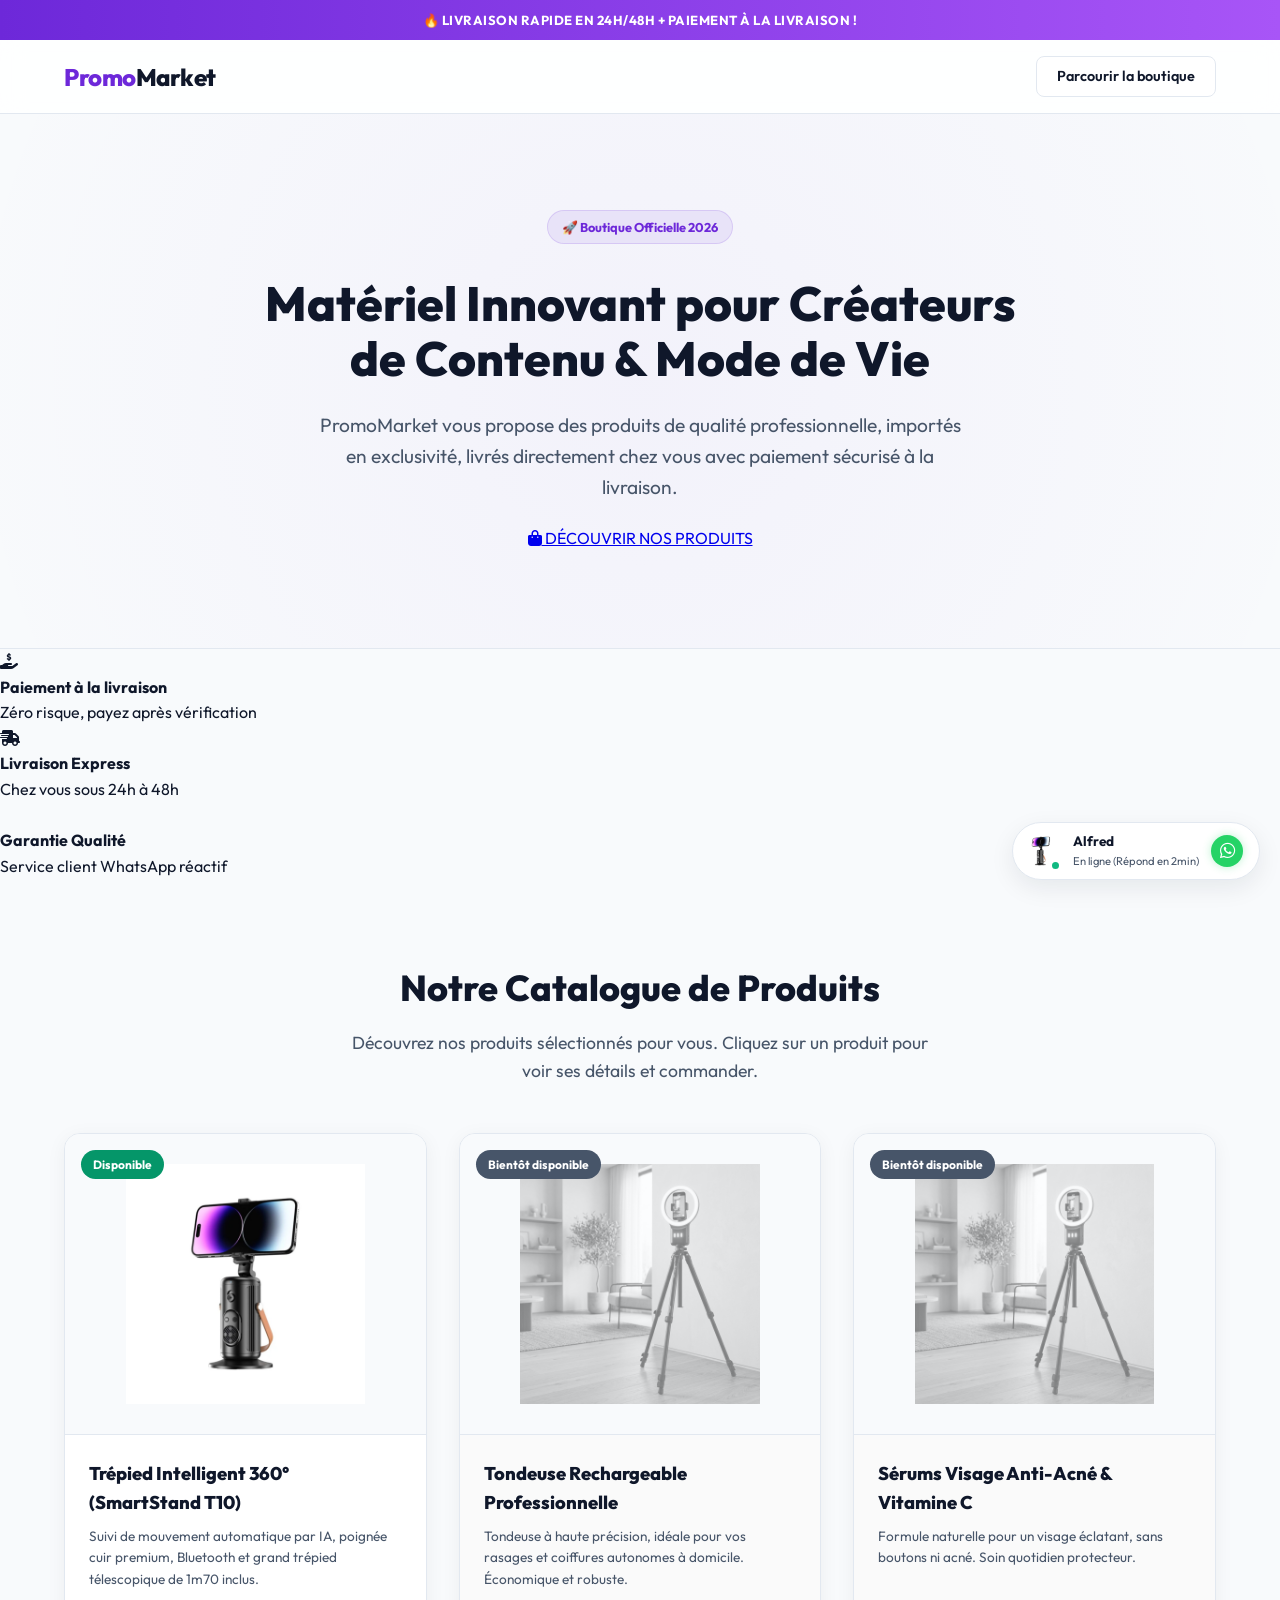
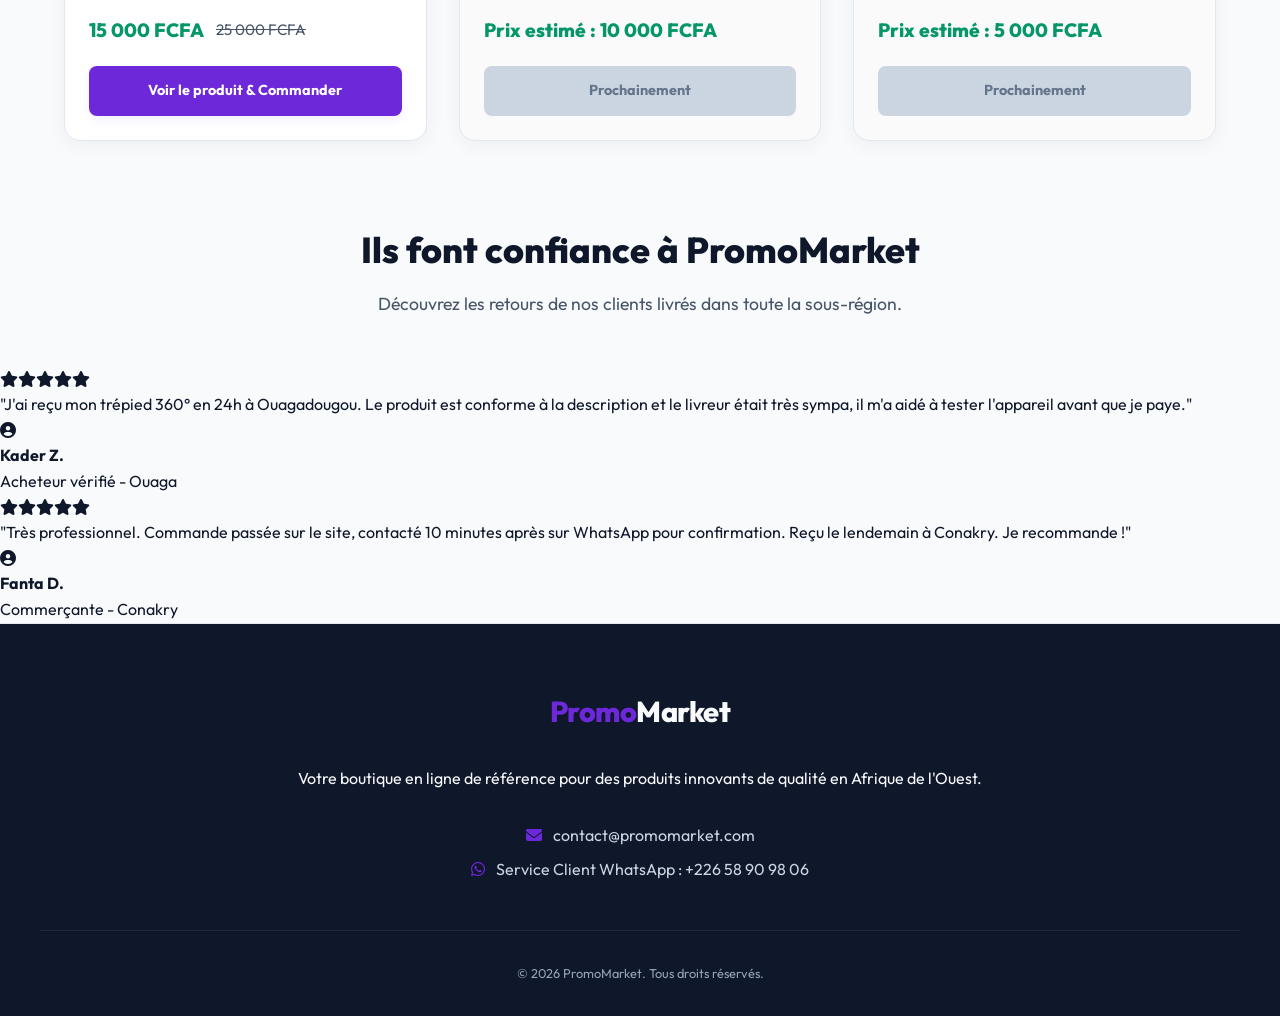
==== index.html @ 4723f8b4 "Fix: Rename form to commande-rapide and use display:none styling" ====
<!DOCTYPE html>
<html lang="fr">
<head>
    <meta charset="UTF-8">
    <meta name="viewport" content="width=device-width, initial-scale=1.0">
    <title>PromoMarket | Votre Boutique E-commerce en Afrique de l'Ouest</title>
    <meta name="description" content="Découvrez notre sélection de produits innovants de qualité professionnelle sur PromoMarket. Paiement à la livraison et livraison rapide.">
    <!-- Google Fonts -->
    <link rel="preconnect" href="https://fonts.googleapis.com">
    <link rel="preconnect" href="https://fonts.gstatic.com" crossorigin>
    <link href="https://fonts.googleapis.com/css2?family=Outfit:wght@300;400;600;700;800&display=swap" rel="stylesheet">
    <!-- FontAwesome for Icons -->
    <link rel="stylesheet" href="https://cdnjs.cloudflare.com/ajax/libs/font-awesome/6.4.0/css/all.min.css">
    <!-- CSS Stylesheet -->
    <link rel="stylesheet" href="style.css">
</head>
<body>

    <!-- Bandeau d'Urgence / Info -->
    <div class="promo-bar" id="promoBar">
        <span>🔥 LIVRAISON RAPIDE EN 24H/48H + PAIEMENT À LA LIVRAISON !</span>
    </div>

    <!-- En-tête / Header -->
    <header class="main-header" id="mainHeader">
        <div class="header-container">
            <div class="logo">
                <span class="logo-accent">Promo</span>Market
            </div>
            <div class="header-right">
                <a href="#catalog-section" class="btn-header" id="btnHeaderCatalog">Parcourir la boutique</a>
            </div>
        </div>
    </header>

    <main>
        <!-- Section Héro Boutique (Accueil) -->
        <section class="home-hero-section" id="homeHeroSection">
            <div class="home-hero-container">
                <span class="badge">🚀 Boutique Officielle 2026</span>
                <h1>Matériel Innovant pour Créateurs de Contenu & Mode de Vie</h1>
                <p class="home-hero-subtitle">PromoMarket vous propose des produits de qualité professionnelle, importés en exclusivité, livrés directement chez vous avec paiement sécurisé à la livraison.</p>
                <a href="#catalog-section" class="btn-primary pulse" id="btnHomeCTA">
                    <i class="fa-solid fa-bag-shopping"></i> DÉCOUVRIR NOS PRODUITS
                </a>
            </div>
        </section>

        <!-- Section Avantages Client -->
        <section class="guarantee-bar" id="guaranteeBar">
            <div class="guarantee-item">
                <i class="fa-solid fa-hand-holding-dollar"></i>
                <div>
                    <h4>Paiement à la livraison</h4>
                    <p>Zéro risque, payez après vérification</p>
                </div>
            </div>
            <div class="guarantee-item">
                <i class="fa-solid fa-truck-fast"></i>
                <div>
                    <h4>Livraison Express</h4>
                    <p>Chez vous sous 24h à 48h</p>
                </div>
            </div>
            <div class="guarantee-item">
                <i class="fa-solid fa-shield-check"></i>
                <div>
                    <h4>Garantie Qualité</h4>
                    <p>Service client WhatsApp réactif</p>
                </div>
            </div>
        </section>

        <!-- Section Catalogue (Grille de Produits) -->
        <section class="catalog-section" id="catalog-section">
            <div class="section-title">
                <h2>Notre Catalogue de Produits</h2>
                <p>Découvrez nos produits sélectionnés pour vous. Cliquez sur un produit pour voir ses détails et commander.</p>
            </div>
            
            <div class="product-grid">
                <!-- Produit 1 : Trépied 360 -->
                <div class="product-card">
                    <div class="product-card-badge">Disponible</div>
                    <div class="product-card-image">
                        <img src="tripod-front.jpg" alt="Trépied intelligent 360 degrés">
                    </div>
                    <div class="product-card-content">
                        <h3>Trépied Intelligent 360° (SmartStand T10)</h3>
                        <p class="product-card-desc">Suivi de mouvement automatique par IA, poignée cuir premium, Bluetooth et grand trépied télescopique de 1m70 inclus.</p>
                        <div class="product-card-pricing">
                            <span class="card-price-new">15 000 FCFA</span>
                            <span class="card-price-old">25 000 FCFA</span>
                        </div>
                        <a href="produit-trepied.html" class="btn-product-view">Voir le produit & Commander</a>
                    </div>
                </div>

                <!-- Produit 2 : Tondeuse Rechargeable (Bientôt disponible) -->
                <div class="product-card product-disabled">
                    <div class="product-card-badge badge-soon">Bientôt disponible</div>
                    <div class="product-card-image">
                        <img src="smart_tripod_360.png" alt="Tondeuse rechargeable pro" style="filter: grayscale(1) opacity(0.5);">
                    </div>
                    <div class="product-card-content">
                        <h3>Tondeuse Rechargeable Professionnelle</h3>
                        <p class="product-card-desc">Tondeuse à haute précision, idéale pour vos rasages et coiffures autonomes à domicile. Économique et robuste.</p>
                        <div class="product-card-pricing">
                            <span class="card-price-new">Prix estimé : 10 000 FCFA</span>
                        </div>
                        <a href="#" class="btn-product-view btn-disabled" onclick="return false;">Prochainement</a>
                    </div>
                </div>

                <!-- Produit 3 : Sérum Visage (Bientôt disponible) -->
                <div class="product-card product-disabled">
                    <div class="product-card-badge badge-soon">Bientôt disponible</div>
                    <div class="product-card-image">
                        <img src="smart_tripod_360.png" alt="Sérum visage Vitamine C" style="filter: grayscale(1) opacity(0.5);">
                    </div>
                    <div class="product-card-content">
                        <h3>Sérums Visage Anti-Acné & Vitamine C</h3>
                        <p class="product-card-desc">Formule naturelle pour un visage éclatant, sans boutons ni acné. Soin quotidien protecteur.</p>
                        <div class="product-card-pricing">
                            <span class="card-price-new">Prix estimé : 5 000 FCFA</span>
                        </div>
                        <a href="#" class="btn-product-view btn-disabled" onclick="return false;">Prochainement</a>
                    </div>
                </div>
            </div>
        </section>

        <!-- Section Témoignages Rapides -->
        <section class="testimonials-section">
            <div class="section-title">
                <h2>Ils font confiance à PromoMarket</h2>
                <p>Découvrez les retours de nos clients livrés dans toute la sous-région.</p>
            </div>
            <div class="testimonials-container">
                <div class="testimonial-card">
                    <div class="stars">
                        <i class="fa-solid fa-star"></i><i class="fa-solid fa-star"></i><i class="fa-solid fa-star"></i><i class="fa-solid fa-star"></i><i class="fa-solid fa-star"></i>
                    </div>
                    <p class="testimonial-text">"J'ai reçu mon trépied 360° en 24h à Ouagadougou. Le produit est conforme à la description et le livreur était très sympa, il m'a aidé à tester l'appareil avant que je paye."</p>
                    <div class="testimonial-user">
                        <div class="avatar"><i class="fa-solid fa-circle-user"></i></div>
                        <div>
                            <h4>Kader Z.</h4>
                            <span>Acheteur vérifié - Ouaga</span>
                        </div>
                    </div>
                </div>
                <div class="testimonial-card">
                    <div class="stars">
                        <i class="fa-solid fa-star"></i><i class="fa-solid fa-star"></i><i class="fa-solid fa-star"></i><i class="fa-solid fa-star"></i><i class="fa-solid fa-star"></i>
                    </div>
                    <p class="testimonial-text">"Très professionnel. Commande passée sur le site, contacté 10 minutes après sur WhatsApp pour confirmation. Reçu le lendemain à Conakry. Je recommande !"</p>
                    <div class="testimonial-user">
                        <div class="avatar"><i class="fa-solid fa-circle-user"></i></div>
                        <div>
                            <h4>Fanta D.</h4>
                            <span>Commerçante - Conakry</span>
                        </div>
                    </div>
                </div>
            </div>
        </section>
    </main>

    <!-- Pied de page / Footer -->
    <footer class="main-footer" id="mainFooter">
        <div class="footer-container">
            <div class="footer-logo">
                <span class="logo-accent">Promo</span>Market
            </div>
            <p>Votre boutique en ligne de référence pour des produits innovants de qualité en Afrique de l'Ouest.</p>
            <div class="footer-contact">
                <p><i class="fa-solid fa-envelope"></i> contact@promomarket.com</p>
                <p><i class="fa-brands fa-whatsapp"></i> Service Client WhatsApp : +226 58 90 98 06</p>
            </div>
            <div class="footer-bottom">
                <p>&copy; 2026 PromoMarket. Tous droits réservés.</p>
            </div>
        </div>
    </footer>

    <!-- Widget WhatsApp Flottant -->
    <a href="https://wa.me/22658909806" class="whatsapp-float-widget" id="whatsappWidget" target="_blank">
        <div class="widget-avatar-container">
            <img src="tripod-front.jpg" alt="Alfred PromoMarket">
            <span class="online-indicator"></span>
        </div>
        <div class="widget-text-container">
            <strong>Alfred</strong>
            <span>En ligne (Répond en 2min)</span>
        </div>
        <div class="whatsapp-widget-icon">
            <i class="fa-brands fa-whatsapp"></i>
        </div>
    </a>
    <!-- Formulaire masqué pour la détection automatique Netlify Forms -->
    <form name="commande-rapide" method="POST" netlify style="display: none;">
        <input type="text" name="fullName">
        <input type="tel" name="phoneNumber">
        <input type="text" name="city">
        <input type="text" name="landmark">
        <select name="quantity">
            <option value="1"></option>
            <option value="2"></option>
            <option value="3"></option>
        </select>
    </form>

</body>
</html>
---- style.css ----
/* ==========================================================================
   DESIGN SYSTEM & VARIABLES (PREMIUM LIGHT THEME)
   ========================================================================== */
:root {
    --bg-main: #f8fafc; /* Blanc ardoise ultra-pro */
    --bg-card: #ffffff; /* Cartes blanches style Shopify */
    --bg-card-hover: #f1f5f9;
    --border-color: #e2e8f0; /* Bordures douces */
    --text-primary: #0f172a; /* Texte principal sombre très lisible */
    --text-secondary: #475569; /* Texte secondaire gris cool */
    
    /* Accents Premium */
    --accent-purple: #6d28d9; /* Violet royal Shopify */
    --accent-purple-glow: rgba(109, 40, 217, 0.08);
    --accent-emerald: #059669; /* Émeraude professionnel */
    --accent-emerald-glow: rgba(5, 150, 105, 0.08);
    --whatsapp-green: #25d366;
    --whatsapp-green-glow: rgba(37, 211, 102, 0.15);
    
    /* Typographies & Arrondis */
    --font-family: 'Outfit', sans-serif;
    --border-radius-lg: 16px;
    --border-radius-md: 8px;
    --transition-smooth: all 0.3s cubic-bezier(0.4, 0, 0.2, 1);
    --box-shadow-soft: 0 4px 20px rgba(15, 23, 42, 0.05);
    --box-shadow-medium: 0 10px 30px rgba(15, 23, 42, 0.08);
}

/* ==========================================================================
   BASE STYLES & SCROLLBAR
   ========================================================================== */
* {
    box-sizing: border-box;
    margin: 0;
    padding: 0;
}

html {
    scroll-behavior: smooth;
    font-size: 16px;
}

body {
    background-color: var(--bg-main);
    color: var(--text-primary);
    font-family: var(--font-family);
    line-height: 1.6;
    overflow-x: hidden;
    -webkit-font-smoothing: antialiased;
    padding-bottom: 80px; /* Espace pour la barre collante sur mobile */
}

/* Scrollbar Style */
::-webkit-scrollbar {
    width: 8px;
}
::-webkit-scrollbar-track {
    background: var(--bg-main);
}
::-webkit-scrollbar-thumb {
    background: #cbd5e1;
    border-radius: 50px;
}
::-webkit-scrollbar-thumb:hover {
    background: var(--accent-purple);
}

/* Titles */
.section-title {
    text-align: center;
    margin-bottom: 3rem;
    padding: 0 1rem;
}

.section-title h2 {
    font-size: 2.25rem;
    font-weight: 800;
    margin-bottom: 0.75rem;
    color: var(--text-primary);
}

.section-title p {
    color: var(--text-secondary);
    font-size: 1.1rem;
    max-width: 600px;
    margin: 0 auto;
}

/* ==========================================================================
   PROMO BAR & HEADER
   ========================================================================== */
.promo-bar {
    background: linear-gradient(90deg, var(--accent-purple) 0%, #a855f7 100%);
    color: #fff;
    text-align: center;
    padding: 0.6rem 1rem;
    font-size: 0.82rem;
    font-weight: 700;
    letter-spacing: 0.5px;
    position: sticky;
    top: 0;
    z-index: 100;
}

.main-header {
    background-color: rgba(255, 255, 255, 0.85);
    backdrop-filter: blur(12px);
    border-bottom: 1px solid var(--border-color);
    padding: 1rem 0;
    position: sticky;
    top: 33px;
    z-index: 99;
}

.header-container {
    max-width: 1200px;
    margin: 0 auto;
    padding: 0 1.5rem;
    display: flex;
    justify-content: space-between;
    align-items: center;
}

.logo {
    font-size: 1.5rem;
    font-weight: 800;
    color: var(--text-primary);
    letter-spacing: -0.5px;
}

.logo-accent {
    color: var(--accent-purple);
}

.header-right {
    display: flex;
    align-items: center;
    gap: 1.5rem;
}

.stock-status {
    font-size: 0.85rem;
    color: var(--text-secondary);
    display: flex;
    align-items: center;
    gap: 0.5rem;
}

.stock-status i {
    color: var(--accent-emerald);
    font-size: 0.6rem;
    animation: blink 1.5s infinite;
}

@keyframes blink {
    0%, 100% { opacity: 0.4; }
    50% { opacity: 1; }
}

.btn-header {
    background-color: var(--bg-card);
    border: 1px solid var(--border-color);
    color: var(--text-primary);
    padding: 0.5rem 1.25rem;
    border-radius: var(--border-radius-md);
    text-decoration: none;
    font-weight: 600;
    font-size: 0.9rem;
    transition: var(--transition-smooth);
}

.btn-header:hover {
    background-color: var(--accent-purple);
    border-color: var(--accent-purple);
    color: #fff;
    box-shadow: 0 4px 12px var(--accent-purple-glow);
}

/* ==========================================================================
   HERO / PRODUCT BOX
   ========================================================================== */
.hero-section {
    padding: 3rem 1.5rem;
}

.hero-container {
    max-width: 1200px;
    margin: 0 auto;
    display: grid;
    grid-template-columns: 1fr;
    gap: 3rem;
}

@media (min-width: 992px) {
    .hero-container {
        grid-template-columns: 1fr 1fr;
        align-items: start;
    }
}

/* Gallery details */
.hero-gallery {
    display: flex;
    flex-direction: column;
    gap: 1.5rem;
}

.badge {
    background-color: rgba(109, 40, 217, 0.08);
    color: var(--accent-purple);
    border: 1px solid rgba(109, 40, 217, 0.15);
    padding: 0.35rem 0.85rem;
    border-radius: 50px;
    font-size: 0.8rem;
    font-weight: 700;
    margin-bottom: 0.5rem;
    display: inline-block;
    width: fit-content;
}

.main-image-container {
    background-color: #ffffff;
    border: 1px solid var(--border-color);
    border-radius: var(--border-radius-lg);
    overflow: hidden;
    aspect-ratio: 1;
    display: flex;
    align-items: center;
    justify-content: center;
    position: relative;
    box-shadow: var(--box-shadow-medium);
}

.main-image-container img {
    max-width: 100%;
    max-height: 100%;
    object-fit: contain;
    transition: var(--transition-smooth);
}

.gallery-thumbnails {
    display: grid;
    grid-template-columns: repeat(3, 1fr);
    gap: 1rem;
}

.thumbnail {
    background-color: #ffffff;
    border: 2px solid var(--border-color);
    border-radius: var(--border-radius-md);
    padding: 0.25rem;
    aspect-ratio: 1;
    cursor: pointer;
    transition: var(--transition-smooth);
    width: 100%;
    object-fit: contain;
}

.thumbnail:hover, 
.thumbnail.active {
    border-color: var(--accent-purple);
    box-shadow: var(--box-shadow-soft);
}

/* Buy box information */
.hero-buy-box h1 {
    font-size: 2.25rem;
    font-weight: 800;
    line-height: 1.25;
    margin-bottom: 0.75rem;
    color: var(--text-primary);
}

.tagline {
    font-size: 1.05rem;
    color: var(--text-secondary);
    margin-bottom: 1.25rem;
}

.reviews-short {
    display: flex;
    align-items: center;
    gap: 0.75rem;
    margin-bottom: 1.5rem;
}

.reviews-short .stars {
    color: #fbbf24;
}

.reviews-short span {
    font-size: 0.85rem;
    color: var(--text-secondary);
}

.price-container {
    display: flex;
    align-items: center;
    gap: 1rem;
    margin-bottom: 2rem;
    background-color: #ffffff;
    border: 1px solid var(--border-color);
    padding: 1rem 1.5rem;
    border-radius: var(--border-radius-lg);
    width: 100%;
    max-width: 450px;
    box-shadow: var(--box-shadow-soft);
}

.price-new {
    font-size: 1.8rem;
    font-weight: 800;
    color: var(--accent-emerald);
}

.price-old {
    font-size: 1.2rem;
    text-decoration: line-through;
    color: var(--text-secondary);
}

.price-discount {
    background-color: rgba(5, 150, 105, 0.1);
    color: var(--accent-emerald);
    padding: 0.25rem 0.5rem;
    border-radius: var(--border-radius-md);
    font-size: 0.75rem;
    font-weight: 700;
}

/* Premium White Checkout Form */
.mini-checkout-wrapper {
    background: #ffffff;
    border: 1px solid var(--border-color);
    padding: 2rem 1.5rem;
    border-radius: var(--border-radius-lg);
    box-shadow: var(--box-shadow-medium);
}

.mini-checkout-wrapper h3 {
    font-size: 1.25rem;
    font-weight: 800;
    margin-bottom: 0.25rem;
    color: var(--text-primary);
}

.form-sub {
    font-size: 0.85rem;
    color: var(--text-secondary);
    margin-bottom: 1.5rem;
}

.order-form {
    display: flex;
    flex-direction: column;
    gap: 1.25rem;
}

.form-group {
    display: flex;
    flex-direction: column;
    gap: 0.4rem;
}

.form-group label {
    font-size: 0.85rem;
    font-weight: 700;
    color: var(--text-primary);
}

.required {
    color: #ef4444;
}

.input-wrapper {
    position: relative;
    display: flex;
    align-items: center;
}

.input-wrapper i {
    position: absolute;
    left: 1rem;
    color: var(--text-secondary);
    font-size: 1rem;
}

.order-form input,
.order-form select {
    width: 100%;
    background-color: #f8fafc;
    border: 1px solid var(--border-color);
    color: var(--text-primary);
    padding: 0.9rem 1rem 0.9rem 2.75rem;
    border-radius: var(--border-radius-md);
    font-family: var(--font-family);
    font-size: 0.95rem;
    transition: var(--transition-smooth);
}

.order-form input::placeholder {
    color: #94a3b8;
}

.order-form input:focus,
.order-form select:focus {
    outline: none;
    border-color: var(--accent-purple);
    background-color: #ffffff;
    box-shadow: 0 0 0 3px var(--accent-purple-glow);
}

.order-form input:focus + i,
.order-form select:focus + i {
    color: var(--accent-purple);
}

.total-display {
    background-color: rgba(5, 150, 105, 0.03);
    border: 1px dashed var(--accent-emerald);
    padding: 1rem;
    border-radius: var(--border-radius-md);
    display: flex;
    justify-content: space-between;
    align-items: center;
    font-size: 1rem;
}

.total-display span {
    color: var(--text-secondary);
    font-weight: 600;
}

.total-display strong {
    font-size: 1.4rem;
    color: var(--accent-emerald);
    font-weight: 800;
}

/* Order Submit button */
.btn-submit {
    background: linear-gradient(135deg, var(--whatsapp-green) 0%, #16a34a 100%);
    color: #fff;
    border: none;
    padding: 1.1rem;
    font-size: 1.05rem;
    font-weight: 800;
    border-radius: var(--border-radius-md);
    cursor: pointer;
    display: flex;
    justify-content: center;
    align-items: center;
    gap: 0.75rem;
    box-shadow: 0 4px 15px rgba(37, 211, 102, 0.3);
    transition: var(--transition-smooth);
}

.btn-submit:hover {
    transform: translateY(-2px);
    box-shadow: 0 6px 20px rgba(37, 211, 102, 0.5);
}

.btn-submit:disabled {
    opacity: 0.7;
    cursor: not-allowed;
}

@keyframes pulse {
    0% { box-shadow: 0 0 0 0 rgba(37, 211, 102, 0.5); }
    70% { box-shadow: 0 0 0 12px rgba(37, 211, 102, 0); }
    100% { box-shadow: 0 0 0 0 rgba(37, 211, 102, 0); }
}

.pulse {
    animation: pulse 2.5s infinite;
}

.form-footer-note {
    font-size: 0.75rem;
    color: var(--text-secondary);
    text-align: center;
    display: flex;
    align-items: center;
    justify-content: center;
    gap: 0.4rem;
}

/* ==========================================================================
   TABS SECTION (SHOPIFY STYLE)
   ========================================================================== */
.tabs-section {
    padding: 4rem 1.5rem;
}

.tabs-container {
    max-width: 900px;
    margin: 0 auto;
    background-color: #ffffff;
    border: 1px solid var(--border-color);
    border-radius: var(--border-radius-lg);
    overflow: hidden;
    box-shadow: var(--box-shadow-soft);
}

.tabs-header {
    display: flex;
    border-bottom: 1px solid var(--border-color);
    background-color: #f8fafc;
    overflow-x: auto;
}

/* Hide scrollbar */
.tabs-header::-webkit-scrollbar {
    display: none;
}

.tab-btn {
    flex: 1;
    min-width: 140px;
    background: none;
    border: none;
    color: var(--text-secondary);
    padding: 1.25rem 1rem;
    font-family: var(--font-family);
    font-weight: 700;
    font-size: 0.95rem;
    cursor: pointer;
    transition: var(--transition-smooth);
    border-bottom: 2px solid transparent;
    text-align: center;
    white-space: nowrap;
}

.tab-btn:hover {
    color: var(--text-primary);
}

.tab-btn.active {
    color: var(--accent-purple);
    border-bottom-color: var(--accent-purple);
    background-color: #ffffff;
}

.tabs-content {
    padding: 2.5rem 1.75rem;
}

.tab-pane {
    display: none;
    animation: fadeIn 0.4s ease;
}

.tab-pane.active {
    display: block;
}

@keyframes fadeIn {
    from { opacity: 0; transform: translateY(5px); }
    to { opacity: 1; transform: translateY(0); }
}

/* Tab 1: Description details */
.tab-desc-content h3 {
    margin-bottom: 1rem;
    font-size: 1.5rem;
    color: var(--text-primary);
}

.tab-desc-content > p {
    color: var(--text-secondary);
    margin-bottom: 2.5rem;
}

/* Gesture Control Guide */
.gesture-guide {
    background-color: #f8fafc;
    border: 1px solid var(--border-color);
    border-radius: var(--border-radius-lg);
    padding: 2rem 1.5rem;
    margin-bottom: 2.5rem;
}

.gesture-guide h4 {
    font-size: 1.15rem;
    font-weight: 700;
    margin-bottom: 0.25rem;
    color: var(--text-primary);
}

.gesture-sub {
    font-size: 0.85rem;
    color: var(--text-secondary);
    margin-bottom: 1.5rem;
}

.gesture-grid {
    display: grid;
    grid-template-columns: 1fr;
    gap: 1.5rem;
}

@media (min-width: 576px) {
    .gesture-grid {
        grid-template-columns: 1fr 1fr;
    }
}

.gesture-card {
    background-color: #ffffff;
    border: 1px solid var(--border-color);
    padding: 1.5rem;
    border-radius: var(--border-radius-md);
    text-align: center;
    box-shadow: var(--box-shadow-soft);
    transition: var(--transition-smooth);
}

.gesture-card:hover {
    border-color: var(--accent-purple);
    transform: translateY(-2px);
}

.gesture-icon {
    font-size: 2.5rem;
    display: block;
    margin-bottom: 0.75rem;
}

.gesture-card h5 {
    font-size: 1.05rem;
    font-weight: 700;
    margin-bottom: 0.5rem;
    color: var(--text-primary);
}

.gesture-card p {
    font-size: 0.85rem;
    color: var(--text-secondary);
}

/* Highlight section in Description */
.desc-feature-highlight {
    display: grid;
    grid-template-columns: 1fr;
    gap: 2rem;
    align-items: center;
    margin-top: 2rem;
}

@media (min-width: 768px) {
    .desc-feature-highlight {
        grid-template-columns: 0.8fr 1.2fr;
    }
}

.desc-feature-highlight img {
    width: 100%;
    border-radius: var(--border-radius-lg);
    border: 1px solid var(--border-color);
    box-shadow: var(--box-shadow-soft);
}

.desc-feature-highlight h4 {
    font-size: 1.25rem;
    font-weight: 700;
    margin-bottom: 0.75rem;
    color: var(--text-primary);
}

.desc-feature-highlight p {
    font-size: 0.95rem;
    color: var(--text-secondary);
}

/* Tab 2: Specs Table */
.specs-table-wrapper {
    overflow-x: auto;
}

.specs-table {
    width: 100%;
    border-collapse: collapse;
    font-size: 0.95rem;
}

.specs-table th,
.specs-table td {
    padding: 1rem;
    text-align: left;
    border-bottom: 1px solid var(--border-color);
}

.specs-table th {
    background-color: #f8fafc;
    color: var(--text-primary);
    font-weight: 700;
}

.specs-table td:first-child {
    color: var(--text-primary);
    font-weight: 700;
    width: 35%;
}

.specs-table td:last-child {
    color: var(--text-secondary);
}

/* Tab 3: Shipping info */
.shipping-info-grid {
    display: grid;
    grid-template-columns: 1fr;
    gap: 1.5rem;
}

@media (min-width: 768px) {
    .shipping-info-grid {
        grid-template-columns: repeat(3, 1fr);
    }
}

.shipping-card {
    background-color: #ffffff;
    border: 1px solid var(--border-color);
    padding: 2rem 1.5rem;
    border-radius: var(--border-radius-lg);
    display: flex;
    flex-direction: column;
    align-items: center;
    text-align: center;
    box-shadow: var(--box-shadow-soft);
}

.shipping-card i {
    font-size: 2.25rem;
    color: var(--accent-purple);
    margin-bottom: 1rem;
}

.shipping-card h4 {
    font-size: 1.1rem;
    font-weight: 700;
    margin-bottom: 0.75rem;
    color: var(--text-primary);
}

.shipping-card p {
    font-size: 0.85rem;
    color: var(--text-secondary);
    margin-bottom: 1rem;
}

.shipping-card ul {
    list-style: none;
    font-size: 0.85rem;
    color: var(--text-secondary);
    text-align: left;
}

.shipping-card ul li {
    position: relative;
    padding-left: 1.25rem;
    margin-bottom: 0.4rem;
}

.shipping-card ul li::before {
    content: "•";
    color: var(--accent-purple);
    font-weight: bold;
    position: absolute;
    left: 0;
}

/* Tab 4: Reviews list */
.reviews-summary-box {
    display: flex;
    align-items: center;
    gap: 1.5rem;
    background-color: #f8fafc;
    border: 1px solid var(--border-color);
    padding: 1.5rem;
    border-radius: var(--border-radius-lg);
    margin-bottom: 2rem;
}

.rating-number {
    font-size: 3rem;
    font-weight: 800;
    color: var(--text-primary);
}

.reviews-list {
    display: flex;
    flex-direction: column;
    gap: 1.5rem;
}

.review-item {
    border-bottom: 1px solid var(--border-color);
    padding-bottom: 1.5rem;
}

.review-header {
    display: flex;
    justify-content: space-between;
    font-size: 0.9rem;
    margin-bottom: 0.4rem;
}

.review-item strong {
    color: var(--text-primary);
}

.review-date {
    color: var(--text-secondary);
}

.review-item .stars {
    color: #fbbf24;
    font-size: 0.8rem;
    margin-bottom: 0.75rem;
}

.review-item p {
    font-size: 0.95rem;
    color: var(--text-secondary);
    line-height: 1.6;
}

/* ==========================================================================
   FAQ SECTION
   ========================================================================== */
.faq-section {
    padding: 4rem 1.5rem;
}

.faq-container {
    max-width: 800px;
    margin: 0 auto;
    display: flex;
    flex-direction: column;
    gap: 1rem;
}

.faq-item {
    background-color: #ffffff;
    border: 1px solid var(--border-color);
    border-radius: var(--border-radius-md);
    overflow: hidden;
    box-shadow: var(--box-shadow-soft);
    transition: var(--transition-smooth);
}

.faq-question {
    width: 100%;
    background: none;
    border: none;
    color: var(--text-primary);
    padding: 1.5rem;
    font-size: 1.05rem;
    font-weight: 700;
    text-align: left;
    display: flex;
    justify-content: space-between;
    align-items: center;
    cursor: pointer;
    font-family: var(--font-family);
}

.faq-question i {
    color: var(--accent-purple);
    font-size: 0.9rem;
    transition: transform 0.3s ease;
}

.faq-answer {
    max-height: 0;
    overflow: hidden;
    transition: max-height 0.3s ease-out, padding 0.3s ease-out;
    padding: 0 1.5rem;
    color: var(--text-secondary);
    font-size: 0.95rem;
}

/* Active styles */
.faq-item.active {
    border-color: var(--accent-purple);
}

.faq-item.active .faq-question i {
    transform: rotate(45deg);
}

.faq-item.active .faq-answer {
    padding-bottom: 1.5rem;
}

/* ==========================================================================
   FOOTER
   ========================================================================== */
.main-footer {
    border-top: 1px solid var(--border-color);
    padding: 4rem 1.5rem 2rem;
    background-color: #0f172a; /* Garde une structure sombre solide en bas */
    color: #f8fafc;
}

.main-footer .logo {
    color: #ffffff;
}

.footer-container {
    max-width: 1200px;
    margin: 0 auto;
    display: flex;
    flex-direction: column;
    align-items: center;
    text-align: center;
    gap: 2rem;
}

.footer-logo {
    font-size: 1.8rem;
    font-weight: 800;
    letter-spacing: -0.5px;
}

.footer-contact {
    display: flex;
    flex-direction: column;
    gap: 0.5rem;
    color: #cbd5e1;
}

.footer-contact i {
    color: var(--accent-purple);
    margin-right: 0.5rem;
}

.footer-bottom {
    width: 100%;
    border-top: 1px solid rgba(255,255,255,0.08);
    padding-top: 2rem;
    margin-top: 1rem;
    font-size: 0.8rem;
    color: #94a3b8;
}

/* ==========================================================================
   STICKY BOTTOM BUY BAR
   ========================================================================== */
.sticky-buy-bar {
    position: fixed;
    bottom: -100px;
    left: 0;
    width: 100%;
    background-color: rgba(255, 255, 255, 0.95);
    backdrop-filter: blur(12px);
    border-top: 1px solid var(--border-color);
    padding: 0.8rem 1.5rem;
    z-index: 98;
    transition: var(--transition-smooth);
    box-shadow: 0 -5px 20px rgba(0,0,0,0.05);
}

.sticky-buy-bar.show {
    bottom: 0;
}

.sticky-bar-container {
    max-width: 600px;
    margin: 0 auto;
    display: flex;
    justify-content: space-between;
    align-items: center;
    gap: 1rem;
}

.sticky-bar-info {
    display: flex;
    flex-direction: column;
}

.sticky-bar-info strong {
    font-size: 0.95rem;
    color: var(--text-primary);
}

.sticky-price {
    font-size: 1.15rem;
    font-weight: 800;
    color: var(--accent-emerald);
}

.sticky-bar-btn {
    background: linear-gradient(135deg, var(--accent-purple) 0%, #7c3aed 100%);
    color: #fff;
    text-decoration: none;
    font-weight: 700;
    font-size: 0.9rem;
    padding: 0.75rem 1.25rem;
    border-radius: var(--border-radius-md);
    box-shadow: 0 4px 12px var(--accent-purple-glow);
    transition: var(--transition-smooth);
    white-space: nowrap;
}

.sticky-bar-btn:hover {
    box-shadow: 0 6px 15px rgba(109, 40, 217, 0.3);
}

@media (min-width: 992px) {
    .sticky-buy-bar {
        display: none !important;
    }
    body {
        padding-bottom: 0;
    }
}

/* ==========================================================================
   FLOATING WHATSAPP WIDGET
   ========================================================================== */
.whatsapp-float-widget {
    position: fixed;
    bottom: 20px;
    right: 20px;
    background-color: #ffffff;
    border: 1px solid var(--border-color);
    border-radius: 50px;
    padding: 0.5rem 1rem 0.5rem 0.5rem;
    display: flex;
    align-items: center;
    gap: 0.75rem;
    text-decoration: none;
    color: var(--text-primary);
    box-shadow: 0 8px 25px rgba(15, 23, 42, 0.08);
    z-index: 97;
    transition: var(--transition-smooth);
}

.whatsapp-float-widget:hover {
    transform: translateY(-3px);
    border-color: rgba(37, 211, 102, 0.3);
    box-shadow: 0 12px 30px rgba(15, 23, 42, 0.12);
}

.widget-avatar-container {
    position: relative;
    width: 40px;
    height: 40px;
}

.widget-avatar-container img {
    width: 100%;
    height: 100%;
    object-fit: cover;
    border-radius: 50%;
}

.online-indicator {
    position: absolute;
    bottom: 0;
    right: 0;
    width: 11px;
    height: 11px;
    background-color: #10b981;
    border: 2px solid #ffffff;
    border-radius: 50%;
}

.widget-text-container {
    display: none;
    flex-direction: column;
}

@media (min-width: 576px) {
    .widget-text-container {
        display: flex;
    }
}

.widget-text-container strong {
    font-size: 0.85rem;
    font-weight: 700;
}

.widget-text-container span {
    font-size: 0.7rem;
    color: var(--text-secondary);
}

.whatsapp-widget-icon {
    background-color: var(--whatsapp-green);
    width: 32px;
    height: 32px;
    border-radius: 50%;
    display: flex;
    align-items: center;
    justify-content: center;
    font-size: 1.1rem;
    color: #fff;
    box-shadow: 0 0 8px rgba(37, 211, 102, 0.3);
}

/* ==========================================================================
   HOMEPAGE (CATALOG) SPECIFIC STYLES
   ========================================================================== */
.home-hero-section {
    padding: 6rem 1.5rem;
    background: radial-gradient(circle at 50% 50%, rgba(109, 40, 217, 0.04) 0%, rgba(255, 255, 255, 0) 100%);
    text-align: center;
    border-bottom: 1px solid var(--border-color);
}

.home-hero-container {
    max-width: 800px;
    margin: 0 auto;
    display: flex;
    flex-direction: column;
    align-items: center;
    gap: 1.5rem;
}

.home-hero-container h1 {
    font-size: 3rem;
    font-weight: 800;
    line-height: 1.15;
    color: var(--text-primary);
}

.home-hero-subtitle {
    font-size: 1.2rem;
    color: var(--text-secondary);
    max-width: 650px;
}

.catalog-section {
    padding: 5rem 1.5rem;
    max-width: 1200px;
    margin: 0 auto;
}

.product-grid {
    display: grid;
    grid-template-columns: 1fr;
    gap: 2rem;
    margin-top: 3rem;
}

@media (min-width: 768px) {
    .product-grid {
        grid-template-columns: repeat(2, 1fr);
    }
}

@media (min-width: 992px) {
    .product-grid {
        grid-template-columns: repeat(3, 1fr);
    }
}

.product-card {
    background-color: #ffffff;
    border: 1px solid var(--border-color);
    border-radius: var(--border-radius-lg);
    overflow: hidden;
    display: flex;
    flex-direction: column;
    position: relative;
    box-shadow: var(--box-shadow-soft);
    transition: var(--transition-smooth);
}

.product-card:hover {
    transform: translateY(-5px);
    box-shadow: var(--box-shadow-medium);
}

.product-card-badge {
    position: absolute;
    top: 1rem;
    left: 1rem;
    background-color: var(--accent-emerald);
    color: #fff;
    font-size: 0.75rem;
    font-weight: 700;
    padding: 0.3rem 0.75rem;
    border-radius: 50px;
    z-index: 2;
}

.product-card-badge.badge-soon {
    background-color: var(--text-secondary);
}

.product-card-image {
    aspect-ratio: 1.2;
    background-color: #f8fafc;
    display: flex;
    align-items: center;
    justify-content: center;
    overflow: hidden;
    border-bottom: 1px solid var(--border-color);
}

.product-card-image img {
    max-width: 80%;
    max-height: 80%;
    object-fit: contain;
    transition: var(--transition-smooth);
}

.product-card:hover .product-card-image img {
    transform: scale(1.05);
}

.product-card-content {
    padding: 1.5rem;
    display: flex;
    flex-direction: column;
    flex-grow: 1;
}

.product-card-content h3 {
    font-size: 1.15rem;
    font-weight: 800;
    margin-bottom: 0.5rem;
    color: var(--text-primary);
}

.product-card-desc {
    font-size: 0.85rem;
    color: var(--text-secondary);
    margin-bottom: 1.5rem;
    flex-grow: 1;
}

.product-card-pricing {
    display: flex;
    align-items: center;
    gap: 0.75rem;
    margin-bottom: 1.25rem;
}

.card-price-new {
    font-weight: 800;
    color: var(--accent-emerald);
    font-size: 1.2rem;
}

.card-price-old {
    text-decoration: line-through;
    color: var(--text-secondary);
    font-size: 0.95rem;
}

.btn-product-view {
    display: block;
    width: 100%;
    text-align: center;
    background-color: var(--accent-purple);
    color: #fff;
    text-decoration: none;
    font-weight: 700;
    font-size: 0.9rem;
    padding: 0.85rem;
    border-radius: var(--border-radius-md);
    transition: var(--transition-smooth);
    box-shadow: 0 4px 10px var(--accent-purple-glow);
}

.btn-product-view:hover {
    background-color: #5b21b6;
    box-shadow: 0 6px 15px rgba(109, 40, 217, 0.25);
}

.product-disabled {
    border-color: #e2e8f0;
    background-color: #fafafa;
}

.product-disabled:hover {
    transform: none;
    box-shadow: var(--box-shadow-soft);
}

.btn-disabled {
    background-color: #cbd5e1;
    color: #64748b;
    box-shadow: none;
    cursor: not-allowed;
}

.btn-disabled:hover {
    background-color: #cbd5e1;
    box-shadow: none;
}
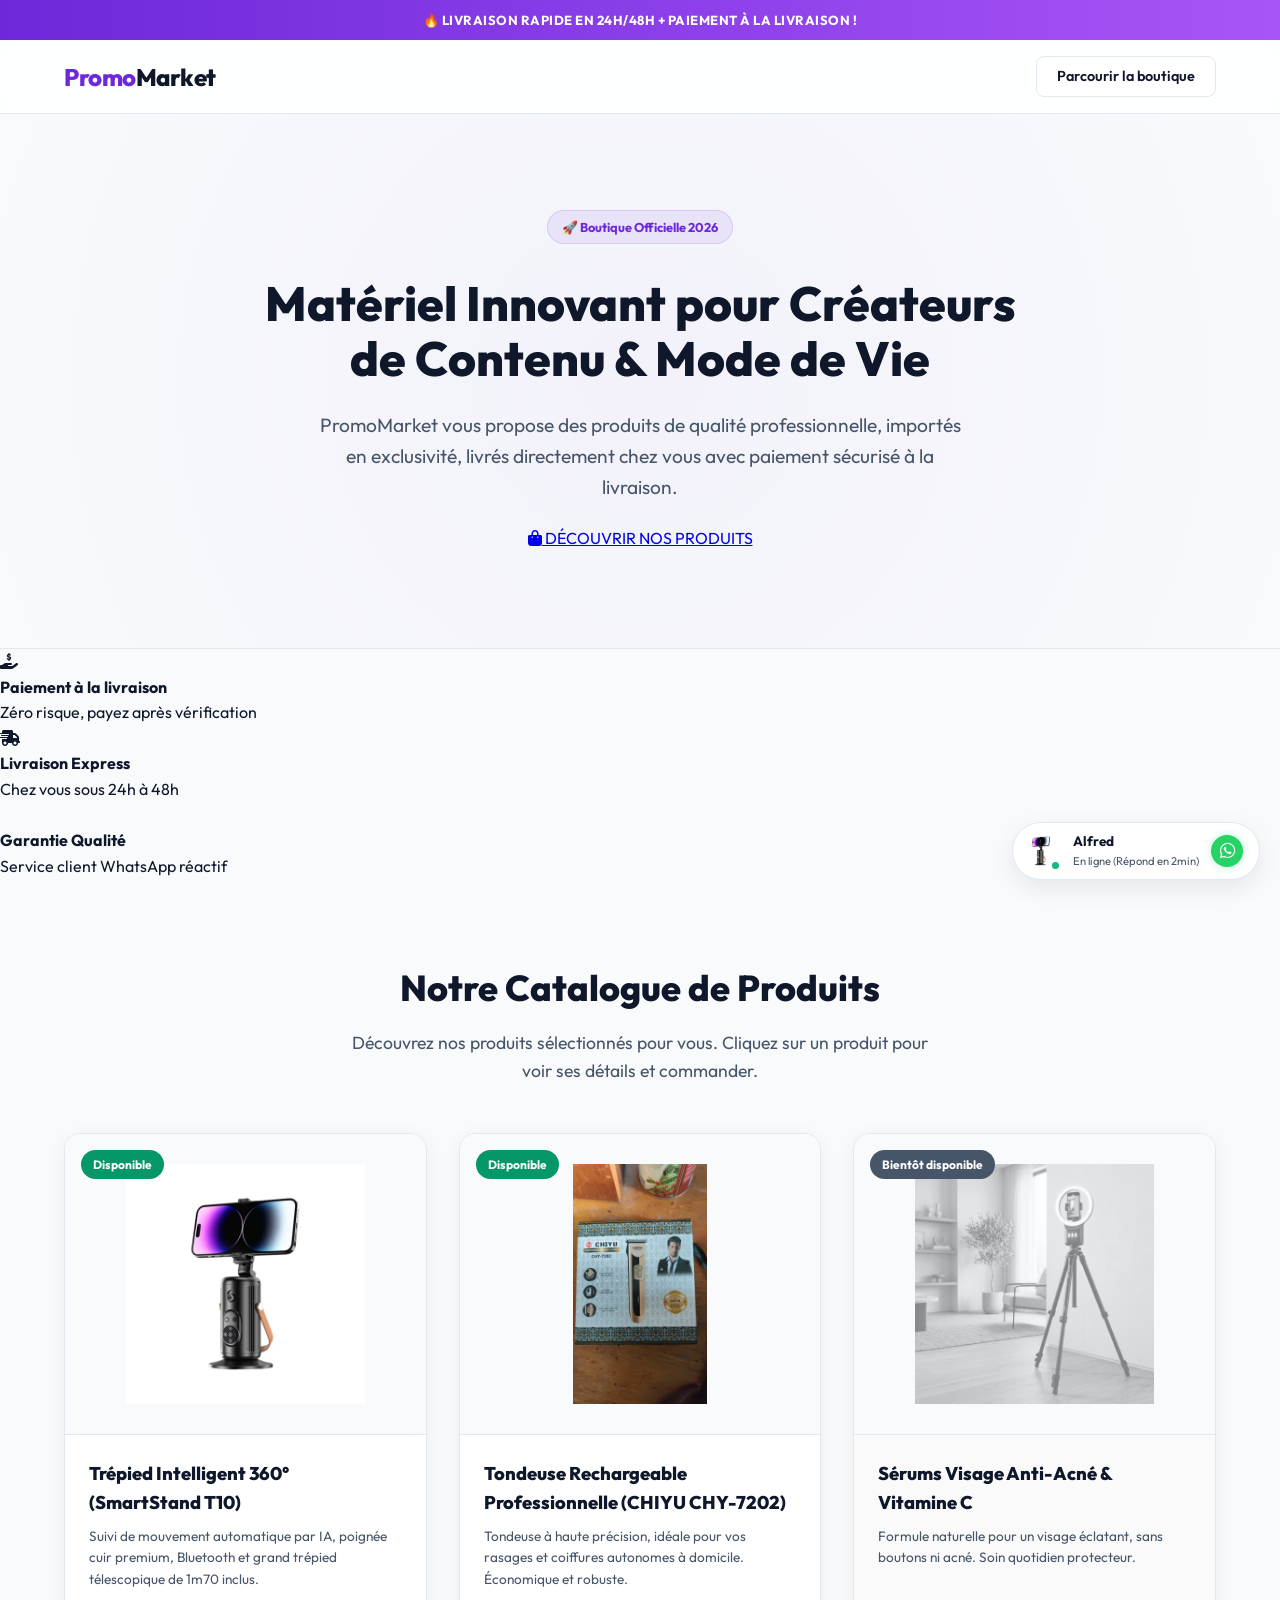
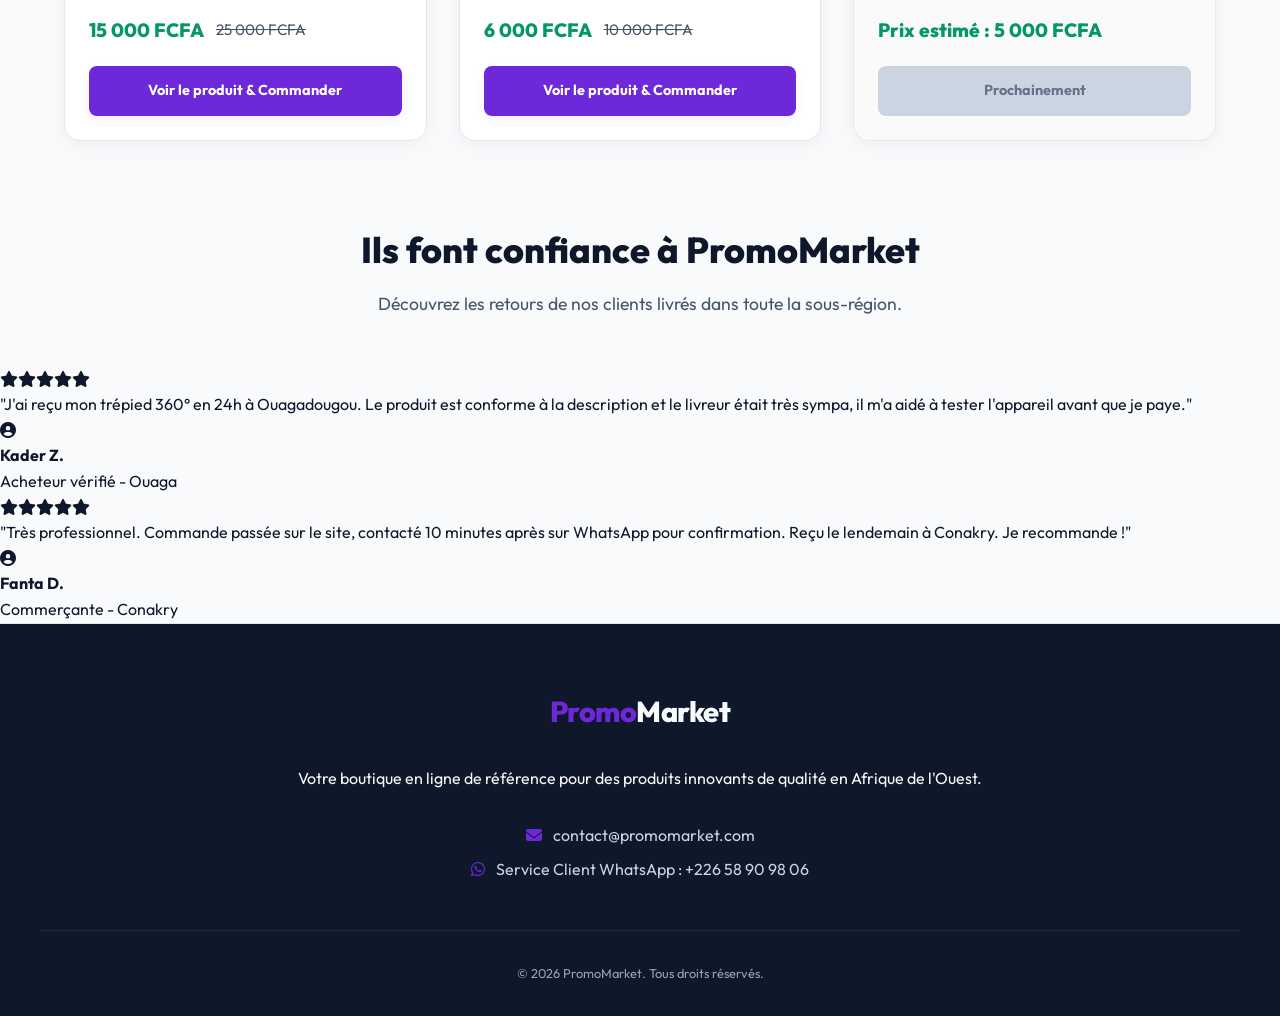
==== commit 21caba77: "feat: activate CHIYU hair clipper product page and optimize multi-product pricing dataset" ====
--- a/index.html
+++ b/index.html
@@ -96,19 +96,20 @@
                     </div>
                 </div>
 
-                <!-- Produit 2 : Tondeuse Rechargeable (Bientôt disponible) -->
-                <div class="product-card product-disabled">
-                    <div class="product-card-badge badge-soon">Bientôt disponible</div>
+                <!-- Produit 2 : Tondeuse Rechargeable -->
+                <div class="product-card">
+                    <div class="product-card-badge">Disponible</div>
                     <div class="product-card-image">
-                        <img src="smart_tripod_360.png" alt="Tondeuse rechargeable pro" style="filter: grayscale(1) opacity(0.5);">
+                        <img src="tondeuse-boite.jpg" alt="Tondeuse Rechargeable Professionnelle CHIYU CHY-7202">
                     </div>
                     <div class="product-card-content">
-                        <h3>Tondeuse Rechargeable Professionnelle</h3>
+                        <h3>Tondeuse Rechargeable Professionnelle (CHIYU CHY-7202)</h3>
                         <p class="product-card-desc">Tondeuse à haute précision, idéale pour vos rasages et coiffures autonomes à domicile. Économique et robuste.</p>
                         <div class="product-card-pricing">
-                            <span class="card-price-new">Prix estimé : 10 000 FCFA</span>
-                        </div>
-                        <a href="#" class="btn-product-view btn-disabled" onclick="return false;">Prochainement</a>
+                            <span class="card-price-new">6 000 FCFA</span>
+                            <span class="card-price-old">10 000 FCFA</span>
+                        </div>
+                        <a href="produit-tondeuse.html" class="btn-product-view">Voir le produit & Commander</a>
                     </div>
                 </div>
 
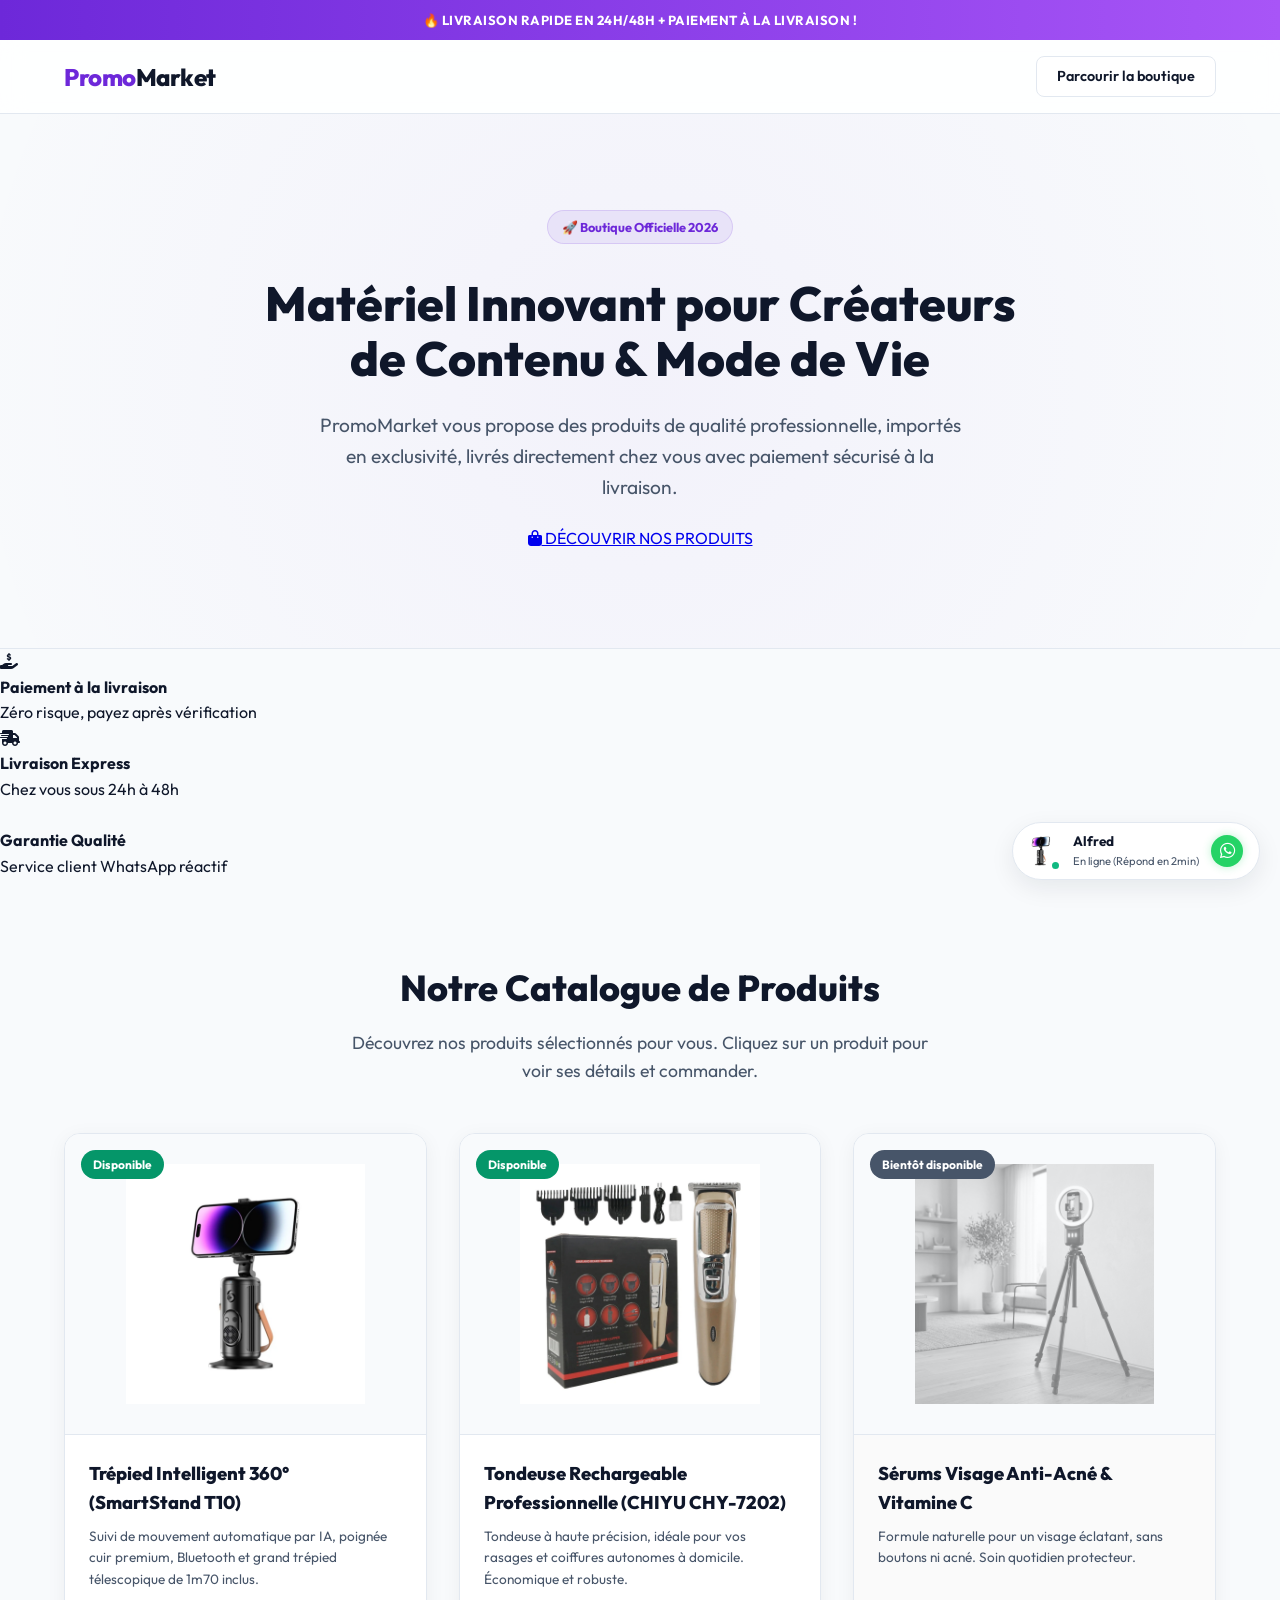
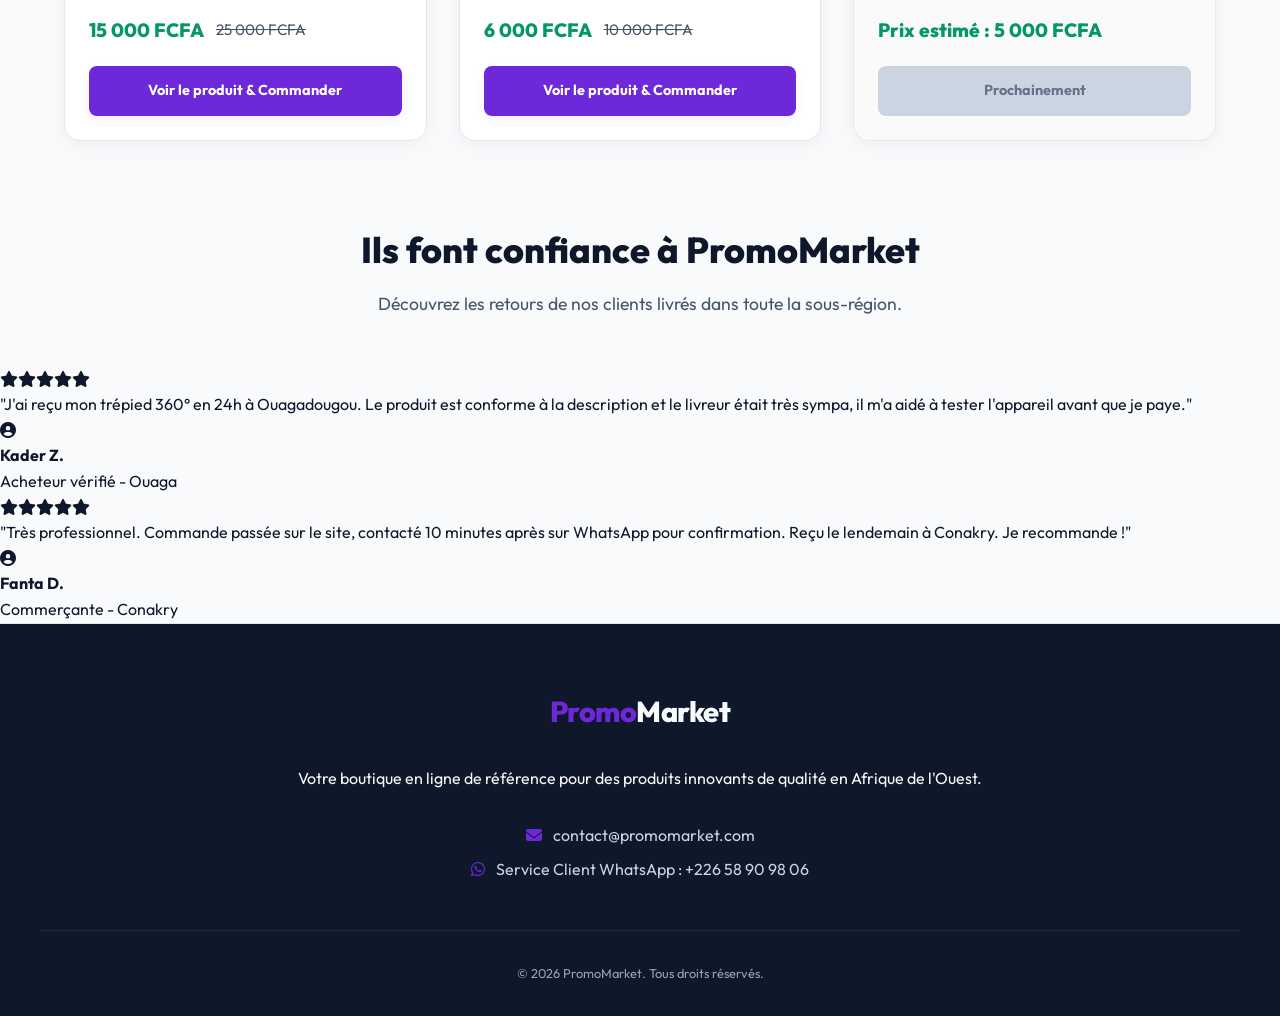
==== commit 3e80eb2a: "design: replace clipper images with new high-quality professional photos of golden and blue models" ====
--- a/index.html
+++ b/index.html
@@ -100,7 +100,7 @@
                 <div class="product-card">
                     <div class="product-card-badge">Disponible</div>
                     <div class="product-card-image">
-                        <img src="tondeuse-boite.jpg" alt="Tondeuse Rechargeable Professionnelle CHIYU CHY-7202">
+                        <img src="tondeuse-dor-boite.jpg" alt="Tondeuse Rechargeable Professionnelle CHIYU CHY-7202">
                     </div>
                     <div class="product-card-content">
                         <h3>Tondeuse Rechargeable Professionnelle (CHIYU CHY-7202)</h3>
@@ -201,6 +201,7 @@
     </a>
     <!-- Formulaire masqué pour la détection automatique Netlify Forms -->
     <form name="commande-rapide" method="POST" netlify style="display: none;">
+        <input type="text" name="productName">
         <input type="text" name="fullName">
         <input type="tel" name="phoneNumber">
         <input type="text" name="city">
--- a/style.css
+++ b/style.css
@@ -240,8 +240,8 @@
 
 .gallery-thumbnails {
     display: grid;
-    grid-template-columns: repeat(3, 1fr);
-    gap: 1rem;
+    grid-template-columns: repeat(auto-fit, minmax(60px, 1fr));
+    gap: 0.75rem;
 }
 
 .thumbnail {
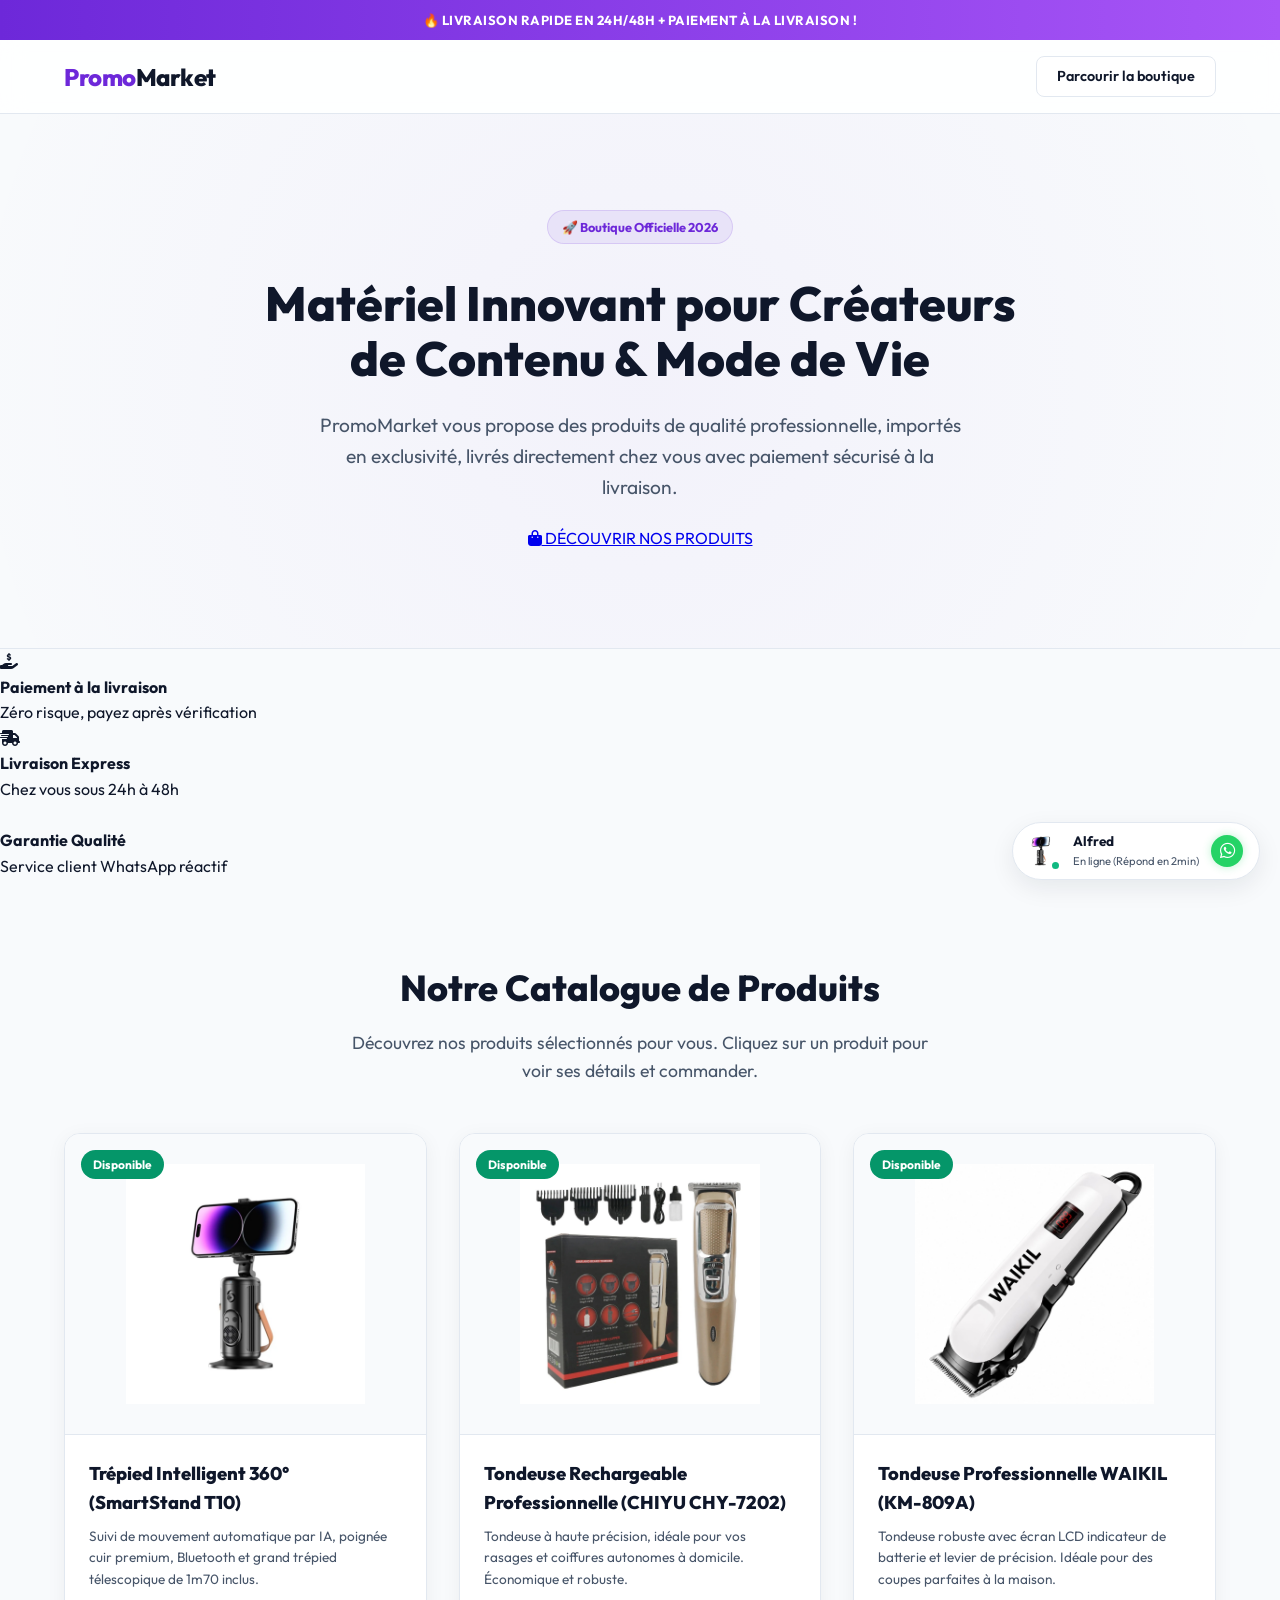
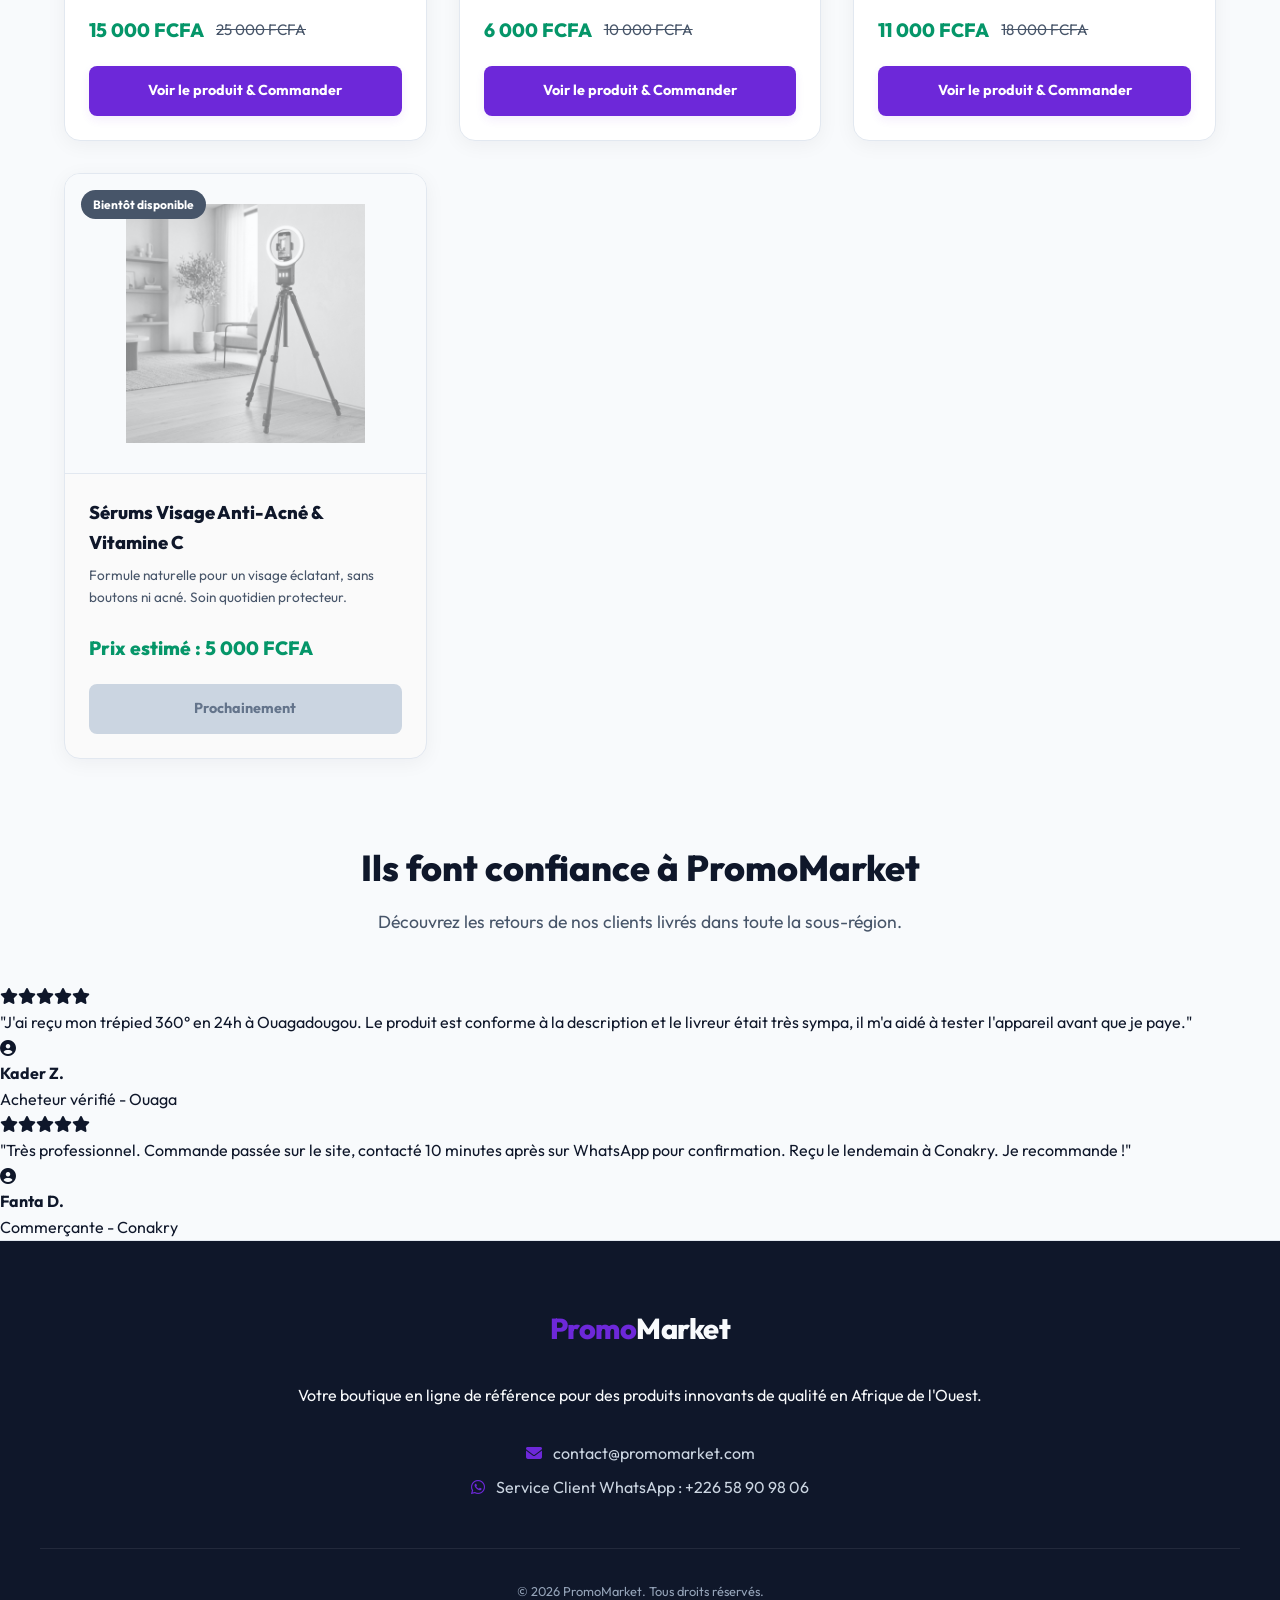
==== commit f85fffee: "feat: add WAIKIL KM-809A professional trimmer landing page and update catalog" ====
--- a/index.html
+++ b/index.html
@@ -13,6 +13,23 @@
     <link rel="stylesheet" href="https://cdnjs.cloudflare.com/ajax/libs/font-awesome/6.4.0/css/all.min.css">
     <!-- CSS Stylesheet -->
     <link rel="stylesheet" href="style.css">
+    <!-- Meta Pixel Code -->
+    <script>
+    !function(f,b,e,v,n,t,s)
+    {if(f.fbq)return;n=f.fbq=function(){n.callMethod?
+    n.callMethod.apply(n,arguments):n.queue.push(arguments)};
+    if(!f._fbq)f._fbq=n;n.push=n;n.loaded=!0;n.version='2.0';
+    n.queue=[];t=b.createElement(e);t.async=!0;
+    t.src=v;s=b.getElementsByTagName(e)[0];
+    s.parentNode.insertBefore(t,s)}(window, document,'script',
+    'https://connect.facebook.net/en_US/fbevents.js');
+    fbq('init', '1580750226796883');
+    fbq('track', 'PageView');
+    </script>
+    <noscript><img height="1" width="1" style="display:none"
+    src="https://www.facebook.com/tr?id=1580750226796883&ev=PageView&noscript=1"
+    /></noscript>
+    <!-- End Meta Pixel Code -->
 </head>
 <body>
 
@@ -113,7 +130,24 @@
                     </div>
                 </div>
 
-                <!-- Produit 3 : Sérum Visage (Bientôt disponible) -->
+                <!-- Produit 3 : Tondeuse Professionnelle WAIKIL -->
+                <div class="product-card">
+                    <div class="product-card-badge">Disponible</div>
+                    <div class="product-card-image">
+                        <img src="waikil-trimmer.jpg" alt="Tondeuse Professionnelle WAIKIL KM-809A">
+                    </div>
+                    <div class="product-card-content">
+                        <h3>Tondeuse Professionnelle WAIKIL (KM-809A)</h3>
+                        <p class="product-card-desc">Tondeuse robuste avec écran LCD indicateur de batterie et levier de précision. Idéale pour des coupes parfaites à la maison.</p>
+                        <div class="product-card-pricing">
+                            <span class="card-price-new">11 000 FCFA</span>
+                            <span class="card-price-old">18 000 FCFA</span>
+                        </div>
+                        <a href="produit-tondeuse-waikil.html" class="btn-product-view">Voir le produit & Commander</a>
+                    </div>
+                </div>
+
+                <!-- Produit 4 : Sérum Visage (Bientôt disponible) -->
                 <div class="product-card product-disabled">
                     <div class="product-card-badge badge-soon">Bientôt disponible</div>
                     <div class="product-card-image">
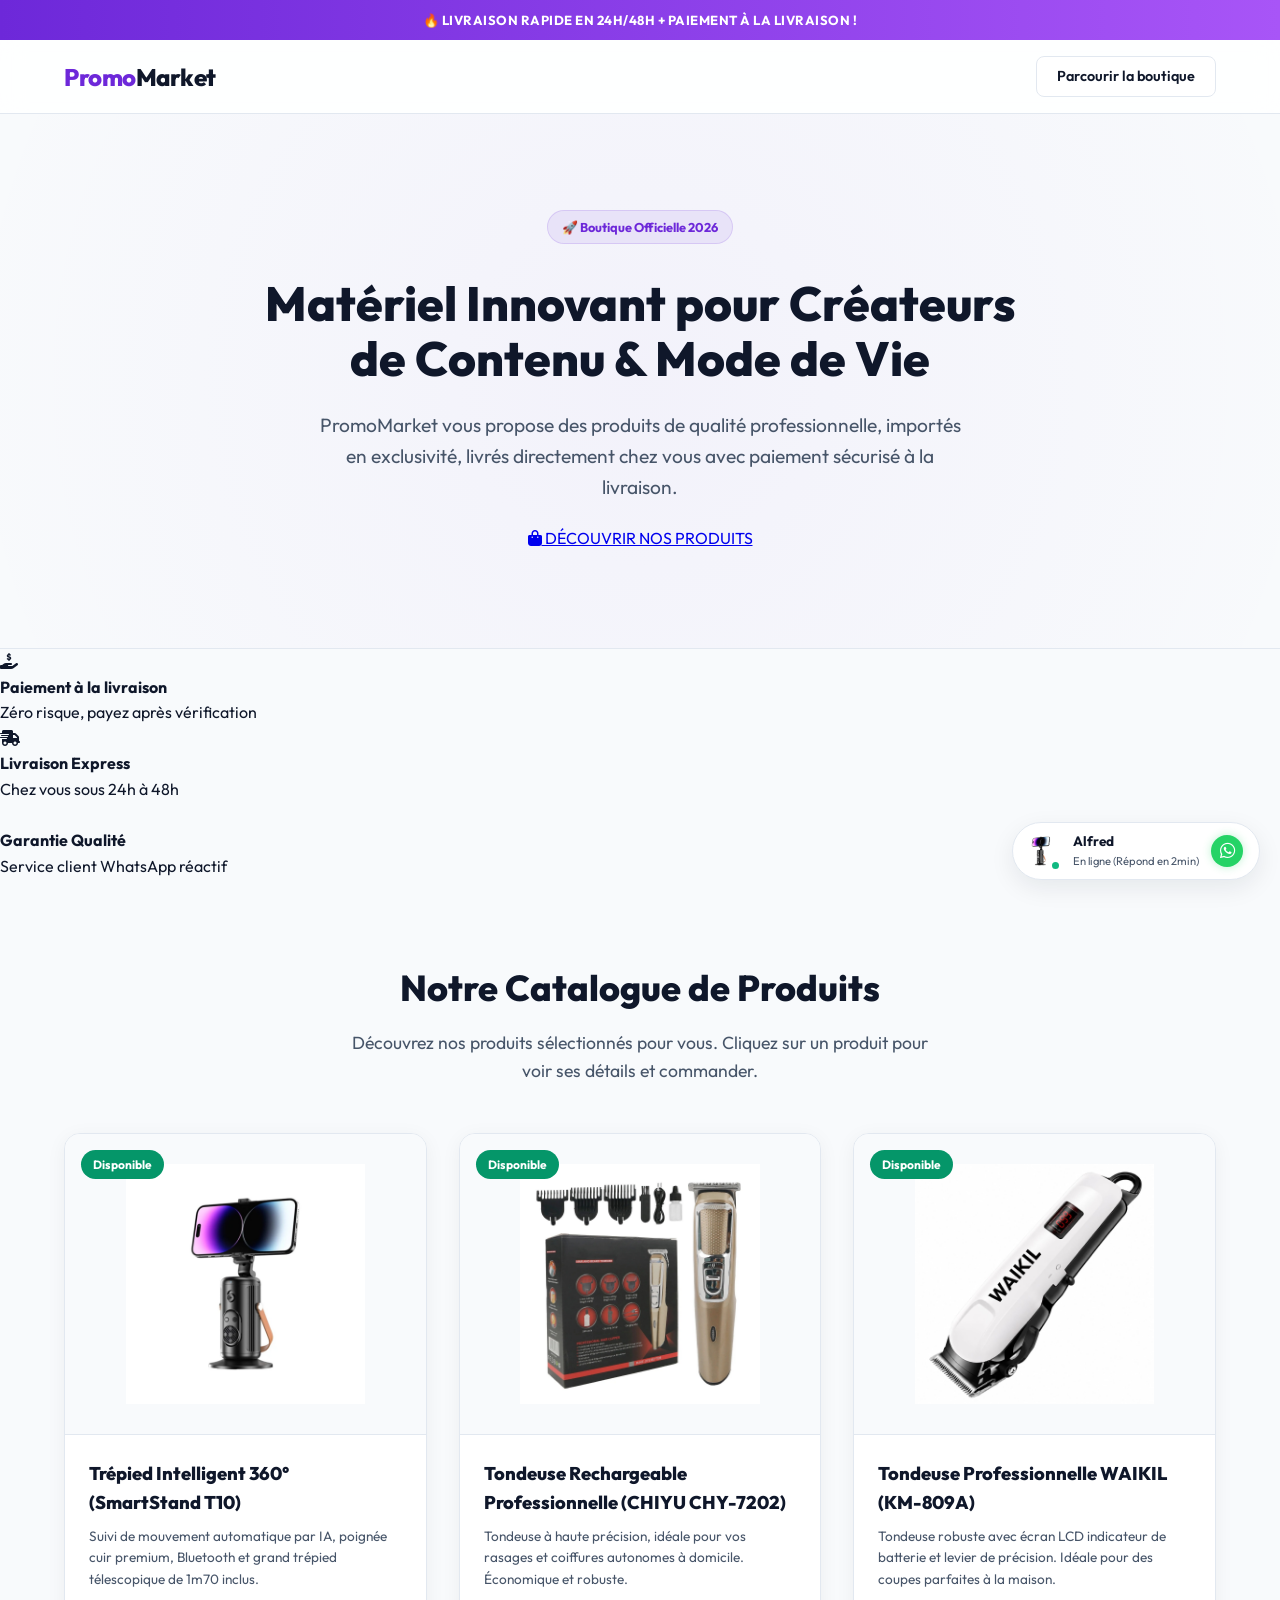
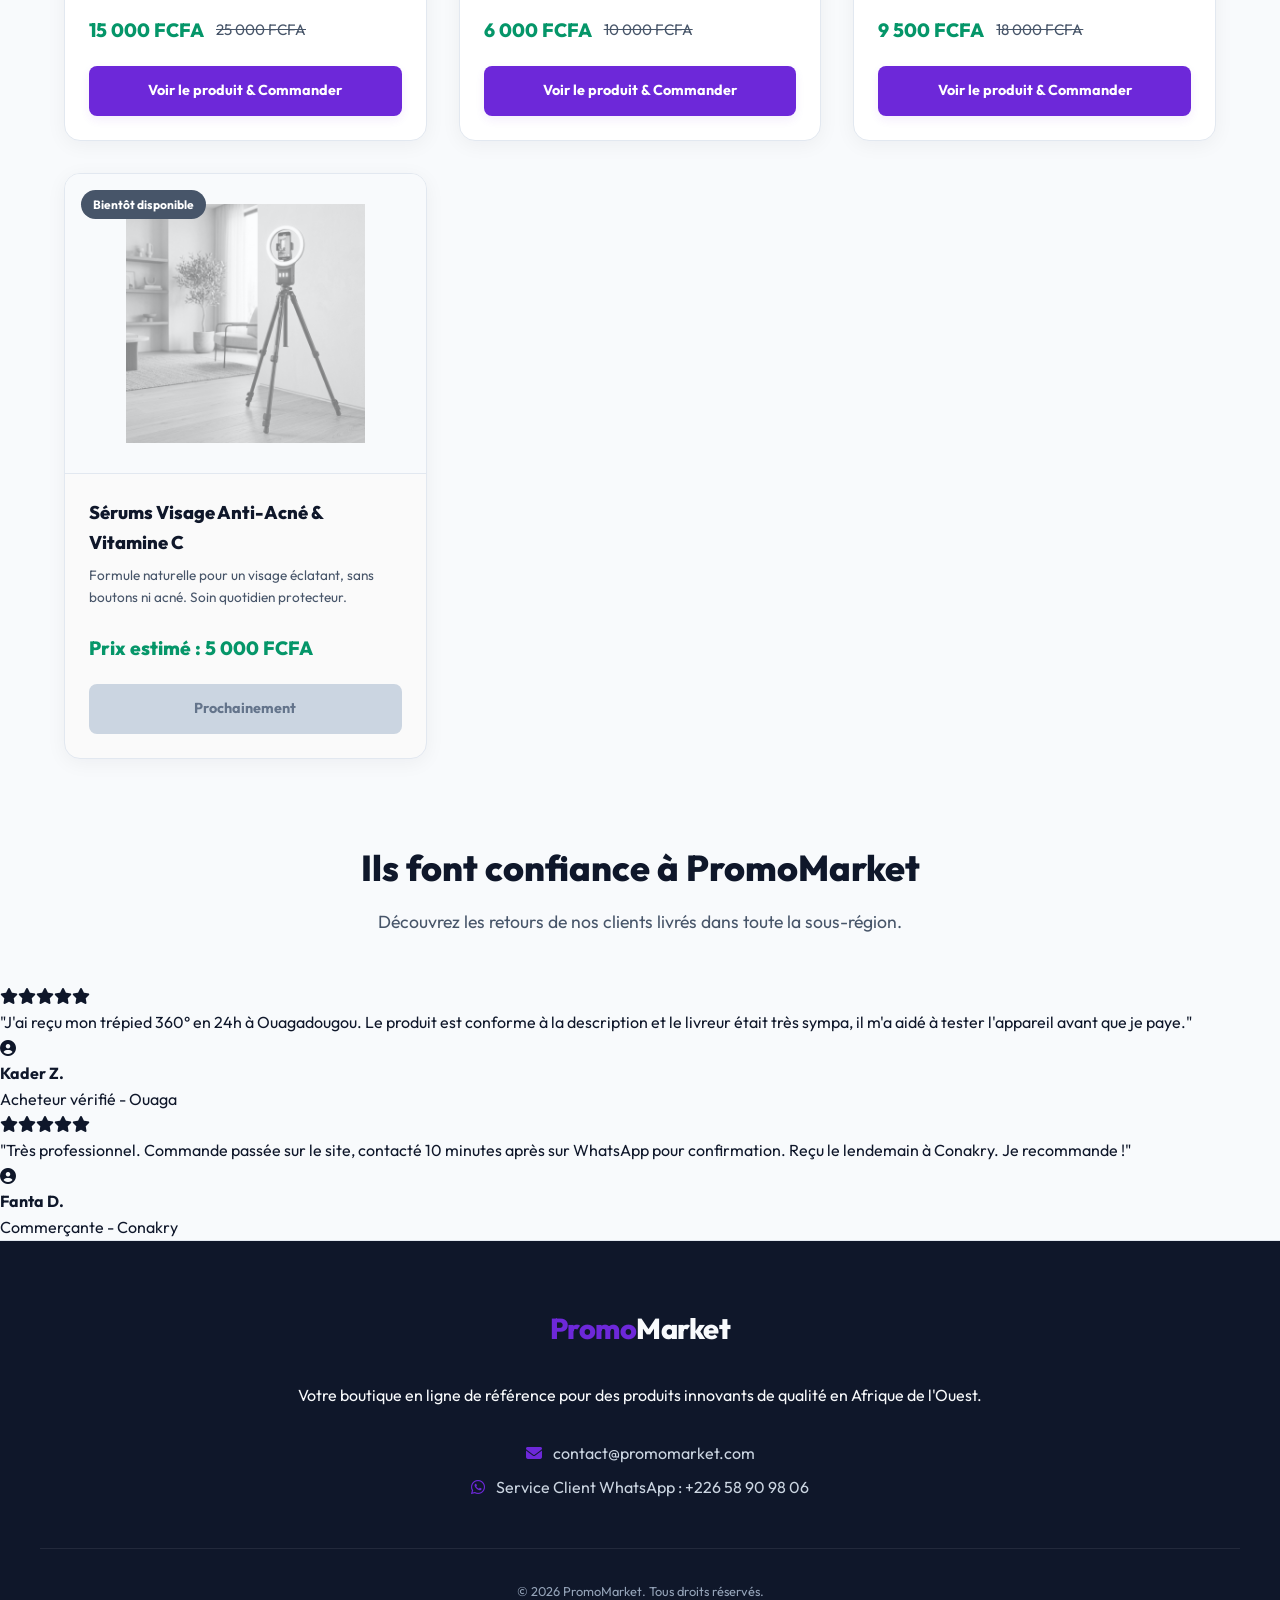
==== commit fb5ff780: "price: update WAIKIL trimmer price to 9500 FCFA and update packages accordingly" ====
--- a/index.html
+++ b/index.html
@@ -140,7 +140,7 @@
                         <h3>Tondeuse Professionnelle WAIKIL (KM-809A)</h3>
                         <p class="product-card-desc">Tondeuse robuste avec écran LCD indicateur de batterie et levier de précision. Idéale pour des coupes parfaites à la maison.</p>
                         <div class="product-card-pricing">
-                            <span class="card-price-new">11 000 FCFA</span>
+                            <span class="card-price-new">9 500 FCFA</span>
                             <span class="card-price-old">18 000 FCFA</span>
                         </div>
                         <a href="produit-tondeuse-waikil.html" class="btn-product-view">Voir le produit & Commander</a>
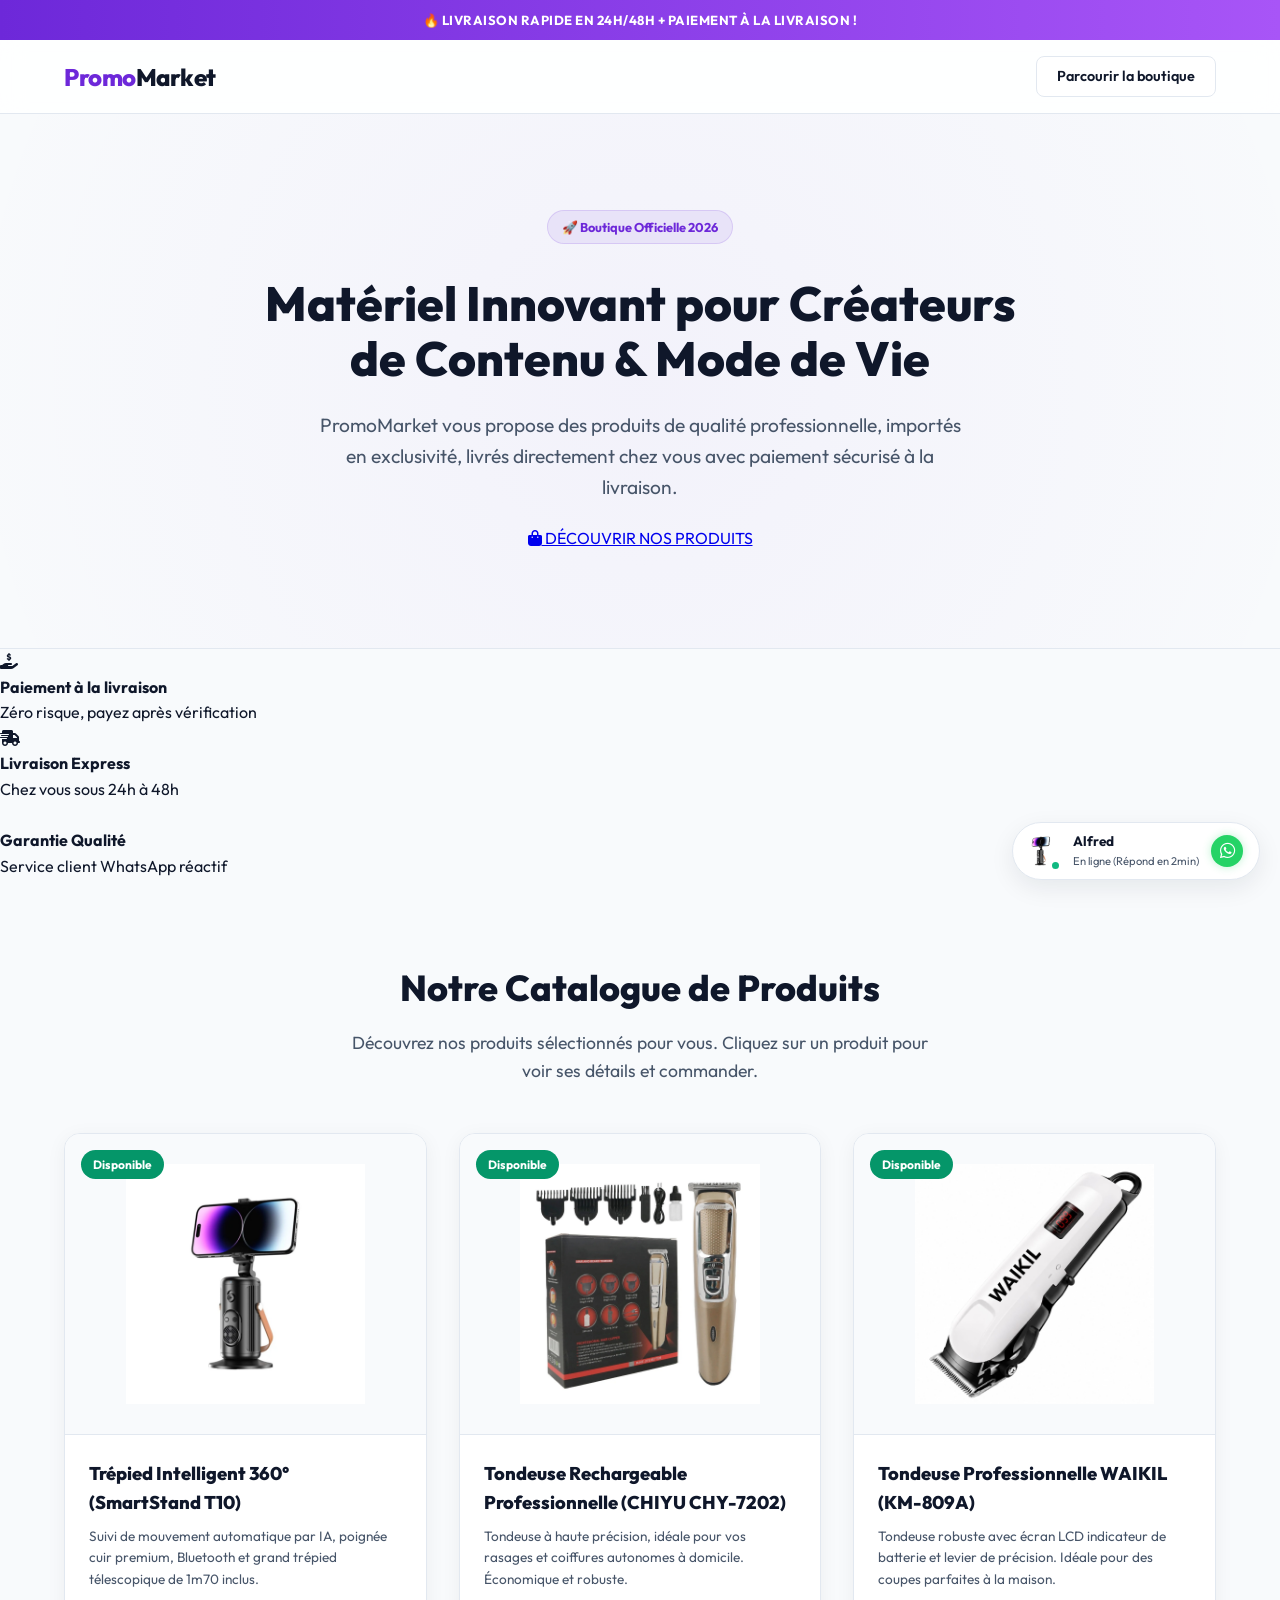
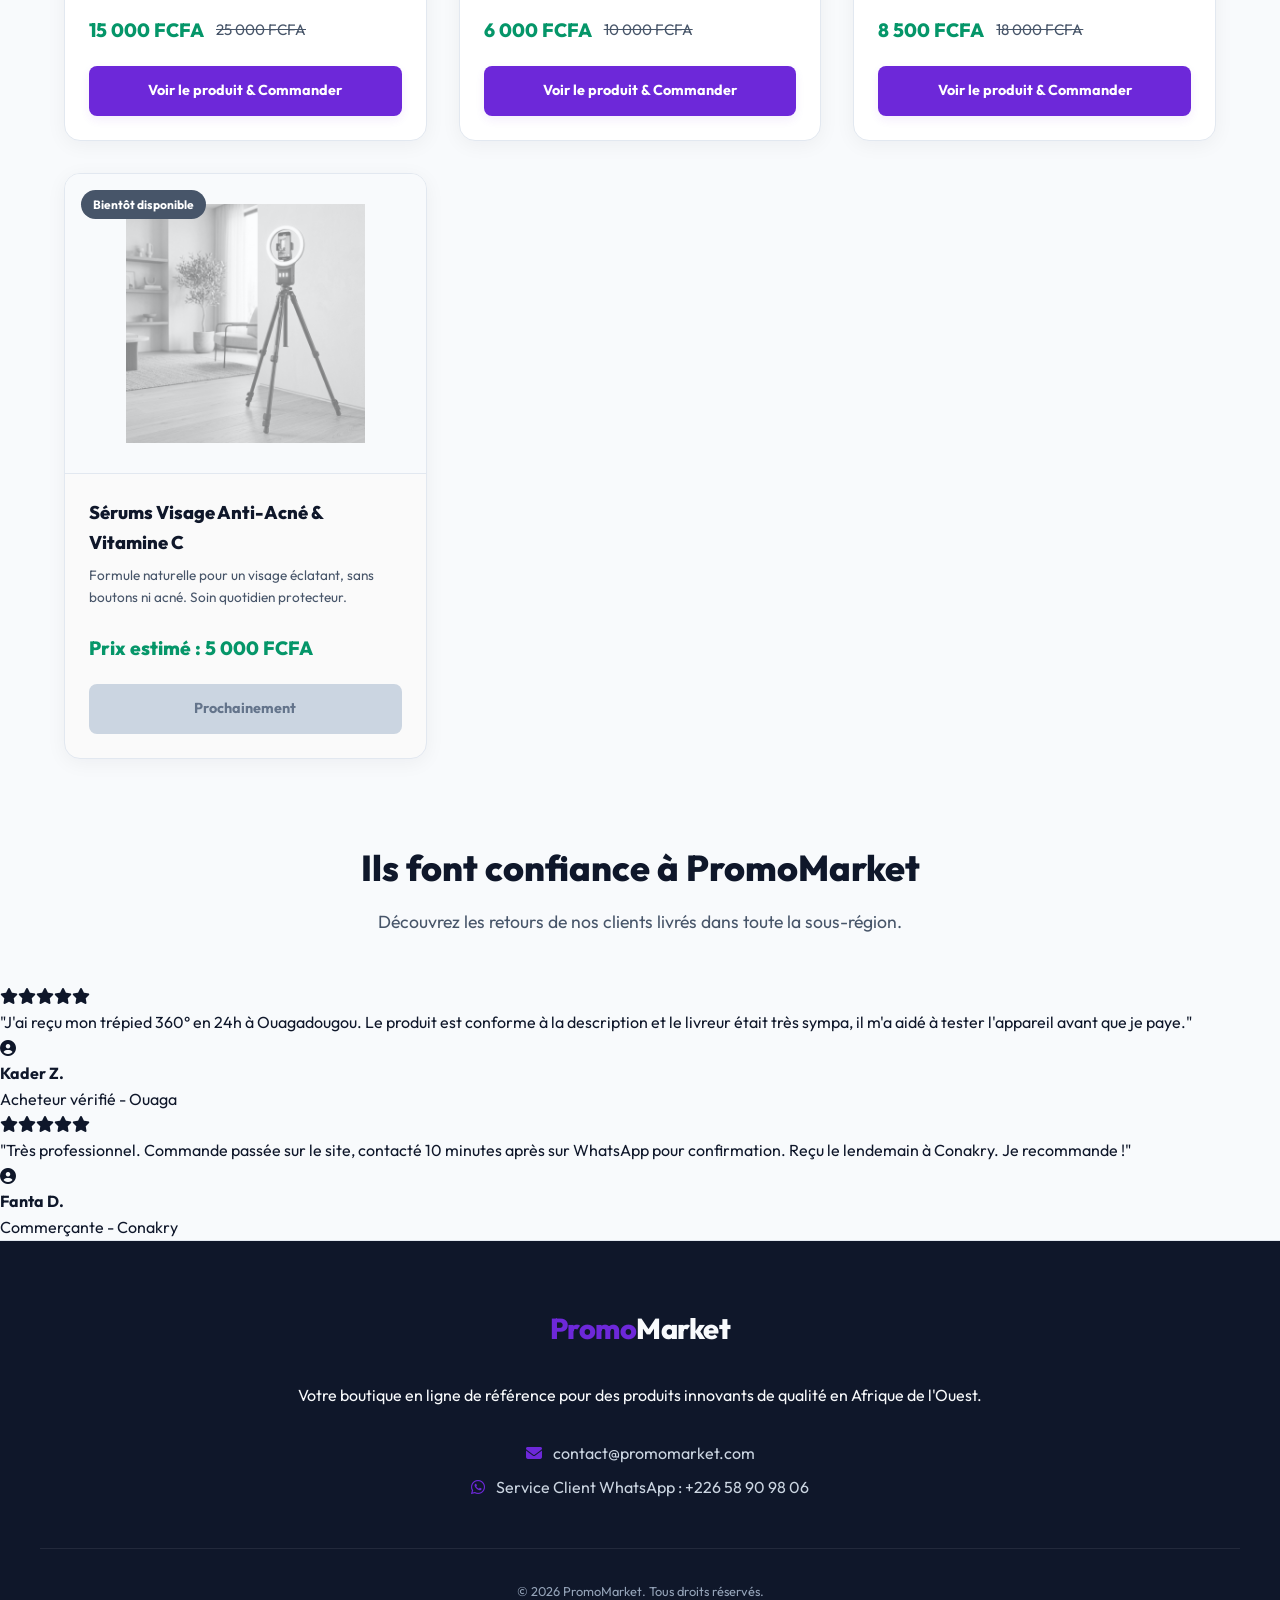
==== commit 7bff0991: "Update Waikil Kemei KM-809A trimmer price to 8500 FCFA" ====
--- a/index.html
+++ b/index.html
@@ -140,7 +140,7 @@
                         <h3>Tondeuse Professionnelle WAIKIL (KM-809A)</h3>
                         <p class="product-card-desc">Tondeuse robuste avec écran LCD indicateur de batterie et levier de précision. Idéale pour des coupes parfaites à la maison.</p>
                         <div class="product-card-pricing">
-                            <span class="card-price-new">9 500 FCFA</span>
+                            <span class="card-price-new">8 500 FCFA</span>
                             <span class="card-price-old">18 000 FCFA</span>
                         </div>
                         <a href="produit-tondeuse-waikil.html" class="btn-product-view">Voir le produit & Commander</a>
